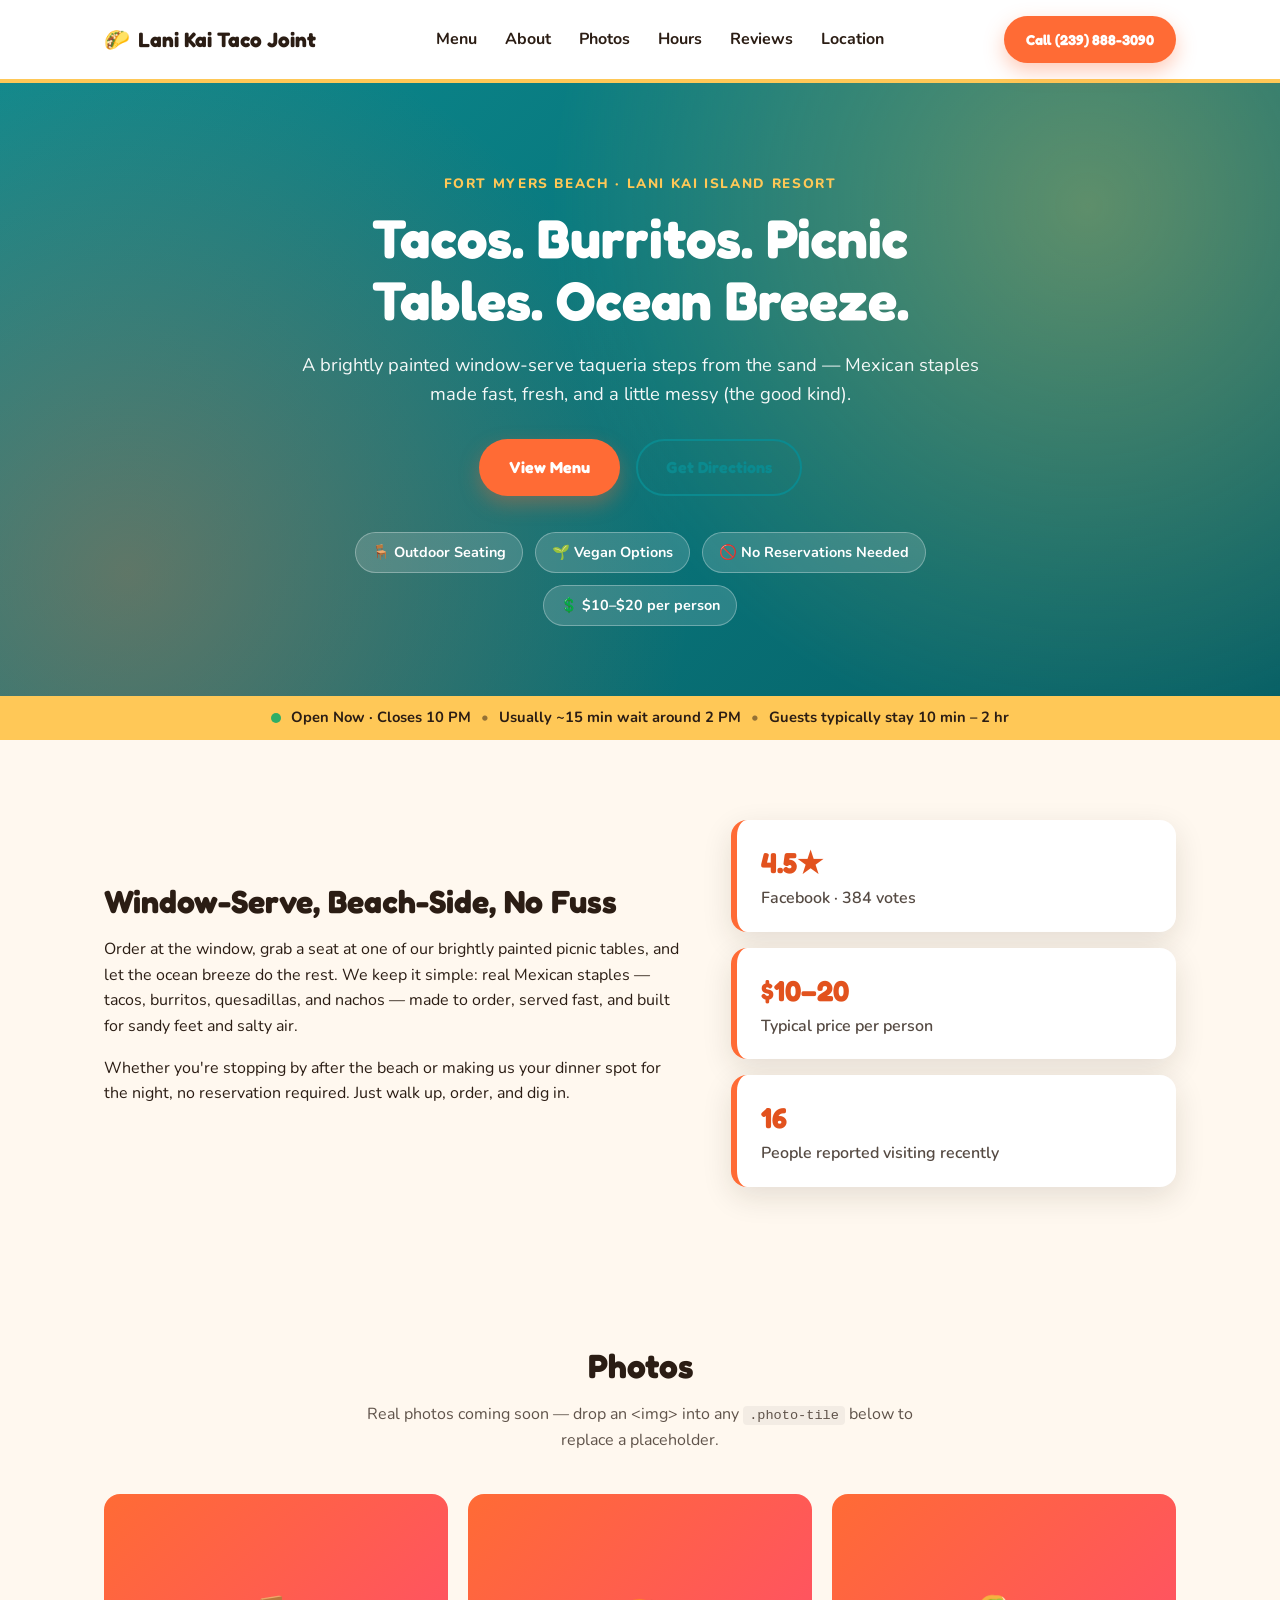
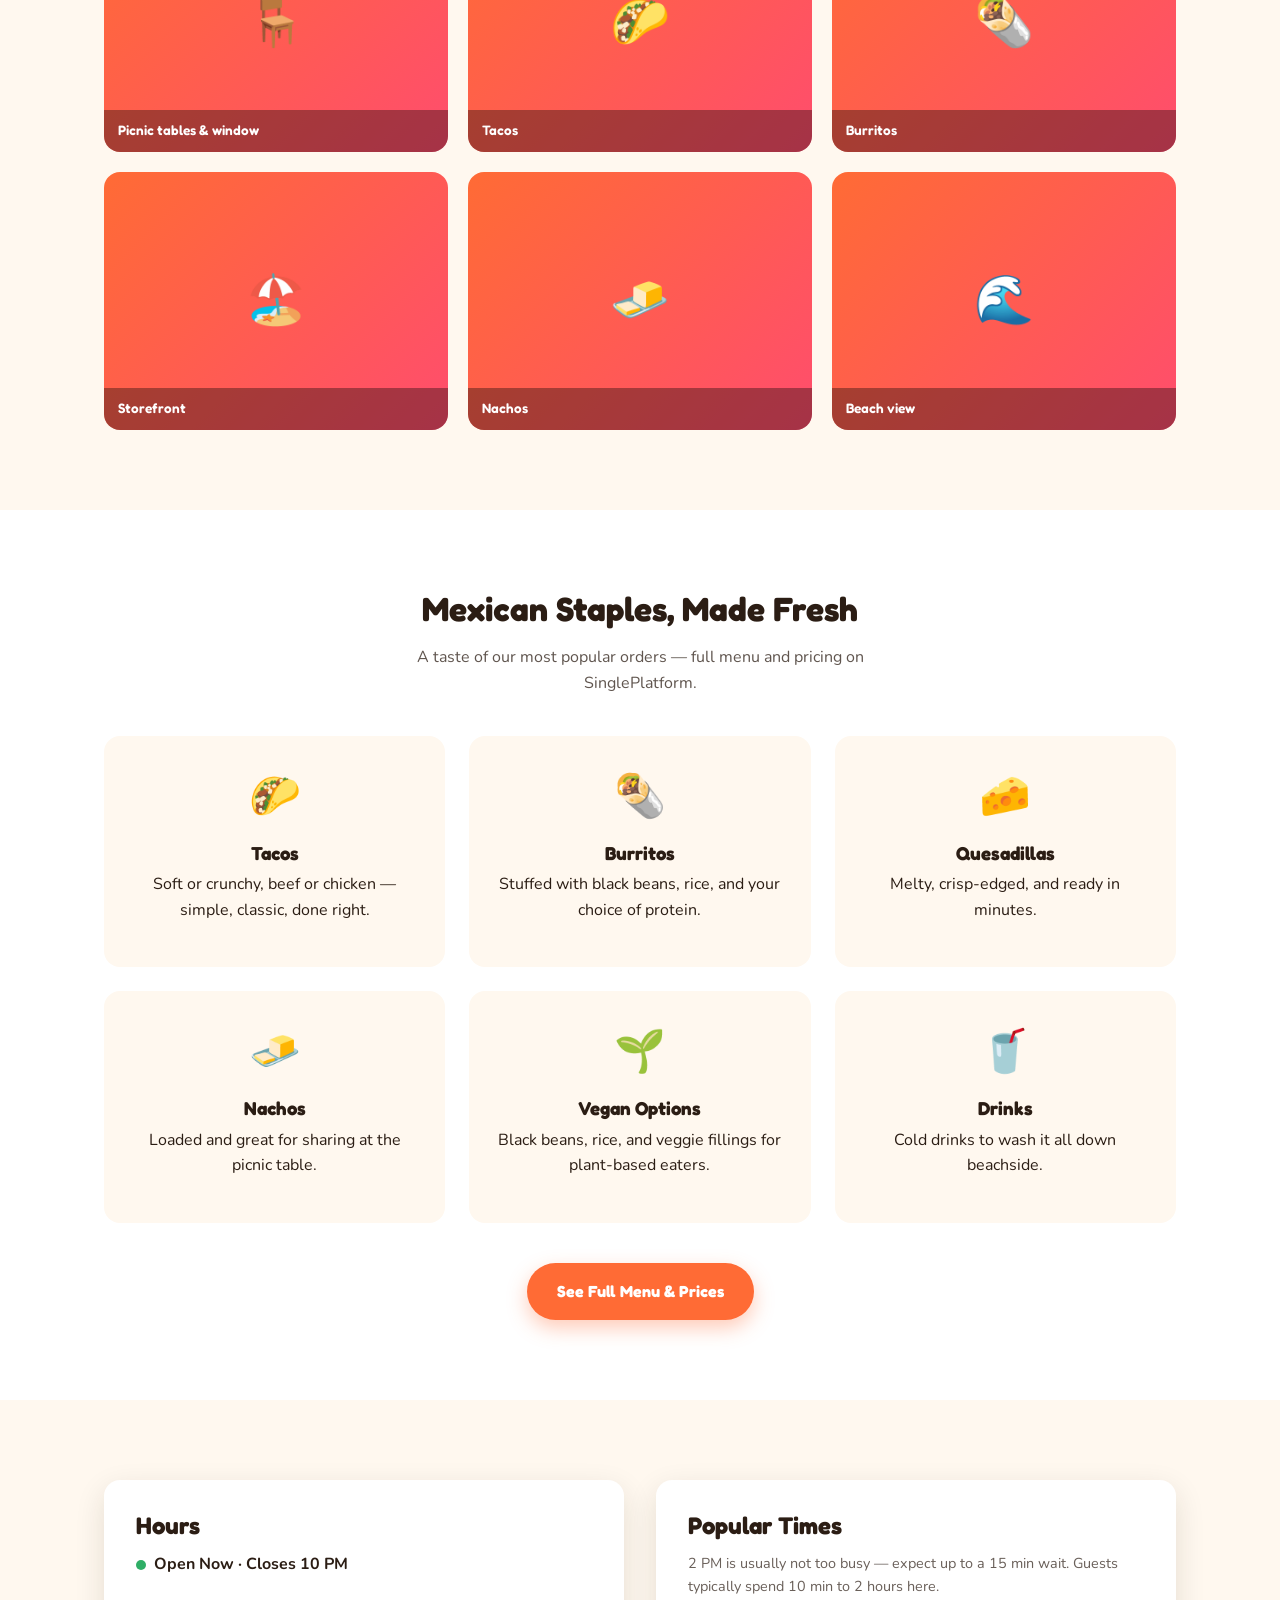
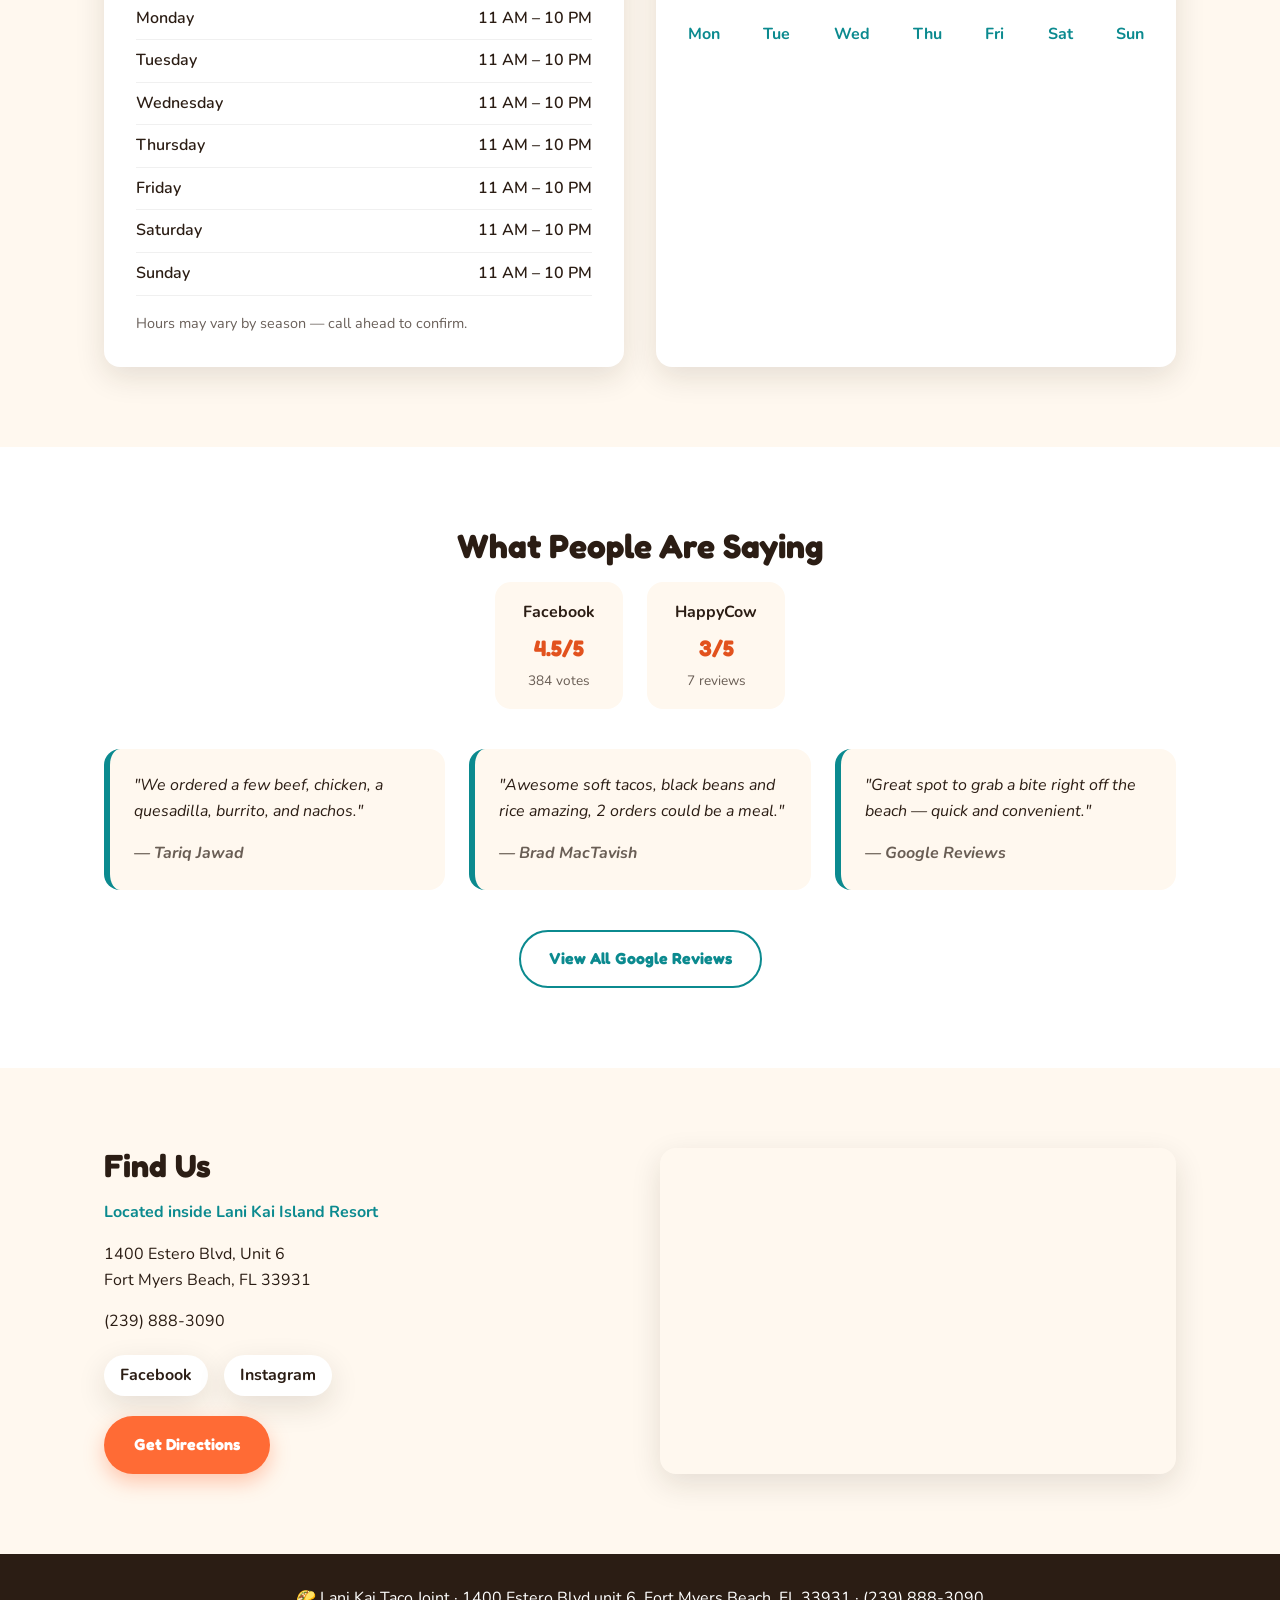
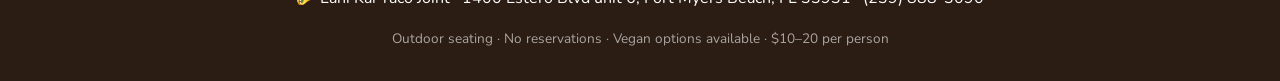
==== index.html @ 84d10e32 "Add photo gallery section with swap-in placeholder tiles Real photo fetches (restaurant site, Unspla" ====
<!DOCTYPE html>
<html lang="en">
<head>
<meta charset="UTF-8">
<meta name="viewport" content="width=device-width, initial-scale=1.0">
<title>Lani Kai Taco Joint — Fort Myers Beach, FL</title>
<meta name="description" content="Brightly painted window-serve taqueria with picnic tables in Lani Kai Island Resort, Fort Myers Beach. Tacos, burritos, quesadillas, nachos. Outdoor seating, vegan options.">
<link rel="preconnect" href="https://fonts.googleapis.com">
<link href="https://fonts.googleapis.com/css2?family=Fredoka:wght@500;600;700&family=Nunito:wght@400;600;700;800&display=swap" rel="stylesheet">
<link rel="stylesheet" href="styles.css">
</head>
<body>

<header class="site-header">
  <div class="container header-inner">
    <a href="#top" class="logo">🌮 <span>Lani Kai Taco Joint</span></a>
    <nav class="nav">
      <a href="#menu">Menu</a>
      <a href="#about">About</a>
      <a href="#gallery">Photos</a>
      <a href="#hours">Hours</a>
      <a href="#reviews">Reviews</a>
      <a href="#location">Location</a>
    </nav>
    <a class="btn btn-primary nav-cta" href="tel:+12398883090">Call (239) 888-3090</a>
  </div>
</header>

<section id="top" class="hero">
  <div class="hero-shapes" aria-hidden="true"></div>
  <div class="container hero-inner">
    <p class="eyebrow">Fort Myers Beach · Lani Kai Island Resort</p>
    <h1>Tacos. Burritos. Picnic Tables. Ocean Breeze.</h1>
    <p class="hero-sub">A brightly painted window-serve taqueria steps from the sand — Mexican staples made fast, fresh, and a little messy (the good kind).</p>
    <div class="hero-actions">
      <a class="btn btn-primary" href="https://places.singleplatform.com" target="_blank" rel="noopener">View Menu</a>
      <a class="btn btn-outline" href="#location">Get Directions</a>
    </div>
    <ul class="hero-tags">
      <li>🪑 Outdoor Seating</li>
      <li>🌱 Vegan Options</li>
      <li>🚫 No Reservations Needed</li>
      <li>💲 $10–$20 per person</li>
    </ul>
  </div>
</section>

<section class="status-bar">
  <div class="container status-inner">
    <span class="status-dot"></span>
    <span><strong>Open Now</strong> · Closes 10 PM</span>
    <span class="divider">•</span>
    <span>Usually ~15 min wait around 2 PM</span>
    <span class="divider">•</span>
    <span>Guests typically stay 10 min – 2 hr</span>
  </div>
</section>

<section id="about" class="about">
  <div class="container about-grid">
    <div class="about-text">
      <h2>Window-Serve, Beach-Side, No Fuss</h2>
      <p>Order at the window, grab a seat at one of our brightly painted picnic tables, and let the ocean breeze do the rest. We keep it simple: real Mexican staples — tacos, burritos, quesadillas, and nachos — made to order, served fast, and built for sandy feet and salty air.</p>
      <p>Whether you're stopping by after the beach or making us your dinner spot for the night, no reservation required. Just walk up, order, and dig in.</p>
    </div>
    <div class="about-stats">
      <div class="stat-card">
        <span class="stat-num">4.5★</span>
        <span class="stat-label">Facebook · 384 votes</span>
      </div>
      <div class="stat-card">
        <span class="stat-num">$10–20</span>
        <span class="stat-label">Typical price per person</span>
      </div>
      <div class="stat-card">
        <span class="stat-num">16</span>
        <span class="stat-label">People reported visiting recently</span>
      </div>
    </div>
  </div>
</section>

<section id="gallery" class="gallery">
  <div class="container">
    <h2 class="section-title">Photos</h2>
    <p class="section-sub">Real photos coming soon — drop an &lt;img&gt; into any <code>.photo-tile</code> below to replace a placeholder.</p>
    <div class="gallery-grid">
      <!-- Replace each div.photo-tile with <img src="..." alt="..."> when real photos are available -->
      <div class="photo-tile" data-caption="Picnic tables &amp; window">🪑</div>
      <div class="photo-tile" data-caption="Tacos">🌮</div>
      <div class="photo-tile" data-caption="Burritos">🌯</div>
      <div class="photo-tile" data-caption="Storefront">🏖️</div>
      <div class="photo-tile" data-caption="Nachos">🧈</div>
      <div class="photo-tile" data-caption="Beach view">🌊</div>
    </div>
  </div>
</section>

<section id="menu" class="menu">
  <div class="container">
    <h2 class="section-title">Mexican Staples, Made Fresh</h2>
    <p class="section-sub">A taste of our most popular orders — full menu and pricing on SinglePlatform.</p>
    <div class="menu-grid">
      <div class="menu-card">
        <div class="menu-emoji">🌮</div>
        <h3>Tacos</h3>
        <p>Soft or crunchy, beef or chicken — simple, classic, done right.</p>
      </div>
      <div class="menu-card">
        <div class="menu-emoji">🌯</div>
        <h3>Burritos</h3>
        <p>Stuffed with black beans, rice, and your choice of protein.</p>
      </div>
      <div class="menu-card">
        <div class="menu-emoji">🧀</div>
        <h3>Quesadillas</h3>
        <p>Melty, crisp-edged, and ready in minutes.</p>
      </div>
      <div class="menu-card">
        <div class="menu-emoji">🧈</div>
        <h3>Nachos</h3>
        <p>Loaded and great for sharing at the picnic table.</p>
      </div>
      <div class="menu-card">
        <div class="menu-emoji">🌱</div>
        <h3>Vegan Options</h3>
        <p>Black beans, rice, and veggie fillings for plant-based eaters.</p>
      </div>
      <div class="menu-card">
        <div class="menu-emoji">🥤</div>
        <h3>Drinks</h3>
        <p>Cold drinks to wash it all down beachside.</p>
      </div>
    </div>
    <div class="menu-cta">
      <a class="btn btn-primary" href="https://places.singleplatform.com" target="_blank" rel="noopener">See Full Menu &amp; Prices</a>
    </div>
  </div>
</section>

<section id="hours" class="hours">
  <div class="container hours-grid">
    <div class="hours-card">
      <h2>Hours</h2>
      <p class="hours-status"><span class="status-dot"></span> Open Now · Closes 10 PM</p>
      <ul class="hours-list">
        <li><span>Monday</span><span>11 AM – 10 PM</span></li>
        <li><span>Tuesday</span><span>11 AM – 10 PM</span></li>
        <li><span>Wednesday</span><span>11 AM – 10 PM</span></li>
        <li><span>Thursday</span><span>11 AM – 10 PM</span></li>
        <li><span>Friday</span><span>11 AM – 10 PM</span></li>
        <li><span>Saturday</span><span>11 AM – 10 PM</span></li>
        <li><span>Sunday</span><span>11 AM – 10 PM</span></li>
      </ul>
      <p class="hours-note">Hours may vary by season — call ahead to confirm.</p>
    </div>
    <div class="popular-times-card">
      <h2>Popular Times</h2>
      <p class="hours-note">2 PM is usually not too busy — expect up to a 15 min wait. Guests typically spend 10 min to 2 hours here.</p>
      <div class="days-row">
        <span>Mon</span><span>Tue</span><span>Wed</span><span>Thu</span><span>Fri</span><span>Sat</span><span>Sun</span>
      </div>
    </div>
  </div>
</section>

<section id="reviews" class="reviews">
  <div class="container">
    <h2 class="section-title">What People Are Saying</h2>
    <div class="review-summary">
      <div class="review-source">
        <strong>Facebook</strong>
        <span class="review-score">4.5/5</span>
        <span class="review-count">384 votes</span>
      </div>
      <div class="review-source">
        <strong>HappyCow</strong>
        <span class="review-score">3/5</span>
        <span class="review-count">7 reviews</span>
      </div>
    </div>
    <div class="review-grid">
      <blockquote class="review-card">
        <p>"We ordered a few beef, chicken, a quesadilla, burrito, and nachos."</p>
        <cite>— Tariq Jawad</cite>
      </blockquote>
      <blockquote class="review-card">
        <p>"Awesome soft tacos, black beans and rice amazing, 2 orders could be a meal."</p>
        <cite>— Brad MacTavish</cite>
      </blockquote>
      <blockquote class="review-card">
        <p>"Great spot to grab a bite right off the beach — quick and convenient."</p>
        <cite>— Google Reviews</cite>
      </blockquote>
    </div>
    <div class="menu-cta">
      <a class="btn btn-outline" href="#" onclick="return false;">View All Google Reviews</a>
    </div>
  </div>
</section>

<section id="location" class="location">
  <div class="container location-grid">
    <div class="location-info">
      <h2>Find Us</h2>
      <p class="location-name">Located inside Lani Kai Island Resort</p>
      <address>
        1400 Estero Blvd, Unit 6<br>
        Fort Myers Beach, FL 33931
      </address>
      <p><a href="tel:+12398883090">(239) 888-3090</a></p>
      <div class="location-socials">
        <a href="#" aria-label="Facebook">Facebook</a>
        <a href="#" aria-label="Instagram">Instagram</a>
      </div>
      <a class="btn btn-primary" target="_blank" rel="noopener"
         href="https://www.google.com/maps/search/?api=1&query=1400+Estero+Blvd+unit+6+Fort+Myers+Beach+FL+33931">
        Get Directions
      </a>
    </div>
    <div class="location-map">
      <iframe
        title="Map to 1400 Estero Blvd unit 6, Fort Myers Beach, FL 33931"
        width="100%" height="100%" style="border:0"
        loading="lazy"
        src="https://maps.google.com/maps?q=1400%20Estero%20Blvd%20unit%206%2C%20Fort%20Myers%20Beach%2C%20FL%2033931&output=embed">
      </iframe>
    </div>
  </div>
</section>

<footer class="site-footer">
  <div class="container footer-inner">
    <p>🌮 Lani Kai Taco Joint · 1400 Estero Blvd unit 6, Fort Myers Beach, FL 33931 · (239) 888-3090</p>
    <p class="footer-fine">Outdoor seating · No reservations · Vegan options available · $10–20 per person</p>
  </div>
</footer>

</body>
</html>
---- styles.css ----
:root {
  --orange: #ff6b35;
  --orange-dark: #e2521e;
  --teal: #0b8a8f;
  --yellow: #ffc857;
  --pink: #ff4d6d;
  --ink: #2b1d14;
  --cream: #fff8ef;
  --paper: #ffffff;
  --green: #2fae66;
  --radius: 16px;
  --shadow: 0 10px 30px rgba(43, 29, 20, 0.12);
  font-size: 16px;
}

* { box-sizing: border-box; }

html, body {
  margin: 0;
  padding: 0;
  scroll-behavior: smooth;
}

body {
  font-family: 'Nunito', sans-serif;
  color: var(--ink);
  background: var(--cream);
  line-height: 1.6;
}

h1, h2, h3 {
  font-family: 'Fredoka', sans-serif;
  margin: 0 0 0.5em;
  line-height: 1.15;
}

p { margin: 0 0 1em; }

a { color: inherit; text-decoration: none; }

.container {
  max-width: 1120px;
  margin: 0 auto;
  padding: 0 24px;
}

/* Buttons */
.btn {
  display: inline-block;
  padding: 14px 28px;
  border-radius: 999px;
  font-weight: 700;
  font-family: 'Fredoka', sans-serif;
  transition: transform 0.15s ease, box-shadow 0.15s ease;
  border: 2px solid transparent;
}
.btn:hover { transform: translateY(-2px); }

.btn-primary {
  background: var(--orange);
  color: #fff;
  box-shadow: 0 8px 20px rgba(255, 107, 53, 0.35);
}
.btn-primary:hover { background: var(--orange-dark); }

.btn-outline {
  background: transparent;
  color: var(--teal);
  border-color: var(--teal);
}
.btn-outline:hover { background: var(--teal); color: #fff; }

/* Header */
.site-header {
  position: sticky;
  top: 0;
  z-index: 50;
  background: var(--paper);
  border-bottom: 4px solid var(--yellow);
}

.header-inner {
  display: flex;
  align-items: center;
  justify-content: space-between;
  padding: 16px 24px;
}

.logo {
  font-family: 'Fredoka', sans-serif;
  font-weight: 700;
  font-size: 1.3rem;
  display: flex;
  align-items: center;
  gap: 8px;
}

.nav {
  display: flex;
  gap: 28px;
}

.nav a {
  font-weight: 700;
  color: var(--ink);
  position: relative;
}
.nav a:hover { color: var(--orange); }

.nav-cta { padding: 10px 20px; font-size: 0.9rem; }

/* Hero */
.hero {
  position: relative;
  background: linear-gradient(135deg, var(--teal), #066066);
  color: #fff;
  overflow: hidden;
}

.hero-shapes {
  position: absolute;
  inset: 0;
  background:
    radial-gradient(circle at 85% 20%, rgba(255, 200, 87, 0.35) 0, transparent 45%),
    radial-gradient(circle at 10% 80%, rgba(255, 107, 53, 0.35) 0, transparent 45%);
}

.hero-inner {
  position: relative;
  padding: 90px 24px 70px;
  text-align: center;
  max-width: 760px;
}

.eyebrow {
  text-transform: uppercase;
  letter-spacing: 0.12em;
  font-weight: 800;
  font-size: 0.85rem;
  color: var(--yellow);
  margin-bottom: 12px;
}

.hero h1 {
  font-size: clamp(2.2rem, 5vw, 3.4rem);
  margin-bottom: 18px;
}

.hero-sub {
  font-size: 1.15rem;
  opacity: 0.95;
  margin-bottom: 30px;
}

.hero-actions {
  display: flex;
  gap: 16px;
  justify-content: center;
  flex-wrap: wrap;
  margin-bottom: 36px;
}

.hero-tags {
  list-style: none;
  display: flex;
  flex-wrap: wrap;
  gap: 12px;
  justify-content: center;
  padding: 0;
  margin: 0;
}

.hero-tags li {
  background: rgba(255, 255, 255, 0.15);
  border: 1px solid rgba(255, 255, 255, 0.3);
  padding: 8px 16px;
  border-radius: 999px;
  font-weight: 700;
  font-size: 0.9rem;
}

/* Status bar */
.status-bar {
  background: var(--yellow);
  color: var(--ink);
  font-weight: 700;
  font-size: 0.92rem;
}

.status-inner {
  display: flex;
  align-items: center;
  justify-content: center;
  gap: 10px;
  flex-wrap: wrap;
  padding: 10px 24px;
}

.status-dot {
  width: 10px;
  height: 10px;
  border-radius: 50%;
  background: var(--green);
  display: inline-block;
}

.divider { opacity: 0.5; }

/* About */
.about { padding: 80px 0; }

.about-grid {
  display: grid;
  grid-template-columns: 1.3fr 1fr;
  gap: 48px;
  align-items: center;
}

.about-text h2 { font-size: 2rem; }

.about-stats {
  display: grid;
  gap: 16px;
}

.stat-card {
  background: var(--paper);
  border-radius: var(--radius);
  box-shadow: var(--shadow);
  padding: 20px 24px;
  display: flex;
  flex-direction: column;
  border-left: 6px solid var(--orange);
}

.stat-num {
  font-family: 'Fredoka', sans-serif;
  font-size: 1.8rem;
  font-weight: 700;
  color: var(--orange-dark);
}

.stat-label { font-weight: 600; opacity: 0.8; }

/* Gallery */
.gallery { padding: 80px 0; }

.gallery-grid {
  display: grid;
  grid-template-columns: repeat(3, 1fr);
  gap: 20px;
}

.photo-tile {
  position: relative;
  aspect-ratio: 4 / 3;
  border-radius: var(--radius);
  display: flex;
  align-items: center;
  justify-content: center;
  font-size: 3rem;
  background: linear-gradient(135deg, var(--orange) 0%, var(--pink) 50%, var(--teal) 100%);
  background-size: 200% 200%;
  color: #fff;
  overflow: hidden;
}

.photo-tile::after {
  content: attr(data-caption);
  position: absolute;
  bottom: 0;
  left: 0;
  right: 0;
  padding: 10px 14px;
  font-family: 'Fredoka', sans-serif;
  font-size: 0.85rem;
  font-weight: 600;
  background: rgba(0, 0, 0, 0.35);
  text-align: left;
}

code {
  background: rgba(0,0,0,0.06);
  padding: 2px 6px;
  border-radius: 4px;
  font-size: 0.85em;
}

/* Menu */
.menu {
  padding: 80px 0;
  background: var(--paper);
}

.section-title {
  text-align: center;
  font-size: 2.1rem;
}

.section-sub {
  text-align: center;
  max-width: 560px;
  margin: 0 auto 40px;
  opacity: 0.75;
}

.menu-grid {
  display: grid;
  grid-template-columns: repeat(3, 1fr);
  gap: 24px;
}

.menu-card {
  background: var(--cream);
  border-radius: var(--radius);
  padding: 28px;
  text-align: center;
  transition: transform 0.2s ease, box-shadow 0.2s ease;
}

.menu-card:hover {
  transform: translateY(-6px);
  box-shadow: var(--shadow);
}

.menu-emoji { font-size: 2.6rem; margin-bottom: 12px; }

.menu-card h3 { margin-bottom: 8px; }

.menu-cta { text-align: center; margin-top: 40px; }

/* Hours */
.hours { padding: 80px 0; }

.hours-grid {
  display: grid;
  grid-template-columns: 1fr 1fr;
  gap: 32px;
}

.hours-card, .popular-times-card {
  background: var(--paper);
  border-radius: var(--radius);
  box-shadow: var(--shadow);
  padding: 32px;
}

.hours-status {
  display: flex;
  align-items: center;
  gap: 8px;
  font-weight: 700;
  margin-bottom: 20px;
}

.hours-list {
  list-style: none;
  padding: 0;
  margin: 0 0 16px;
}

.hours-list li {
  display: flex;
  justify-content: space-between;
  padding: 8px 0;
  border-bottom: 1px solid rgba(0,0,0,0.06);
  font-weight: 600;
}

.hours-note { font-size: 0.9rem; opacity: 0.7; margin: 0; }

.days-row {
  display: flex;
  justify-content: space-between;
  margin-top: 24px;
  font-weight: 700;
  color: var(--teal);
}

/* Reviews */
.reviews { padding: 80px 0; background: var(--paper); }

.review-summary {
  display: flex;
  gap: 24px;
  justify-content: center;
  margin-bottom: 40px;
  flex-wrap: wrap;
}

.review-source {
  background: var(--cream);
  border-radius: var(--radius);
  padding: 18px 28px;
  text-align: center;
  display: flex;
  flex-direction: column;
  gap: 4px;
}

.review-score {
  font-family: 'Fredoka', sans-serif;
  font-size: 1.4rem;
  color: var(--orange-dark);
  font-weight: 700;
}

.review-count { font-size: 0.85rem; opacity: 0.7; }

.review-grid {
  display: grid;
  grid-template-columns: repeat(3, 1fr);
  gap: 24px;
}

.review-card {
  background: var(--cream);
  border-radius: var(--radius);
  padding: 24px;
  margin: 0;
  border-left: 6px solid var(--teal);
}

.review-card p { font-style: italic; }
.review-card cite { font-weight: 700; opacity: 0.7; }

/* Location */
.location { padding: 80px 0; }

.location-grid {
  display: grid;
  grid-template-columns: 1fr 1fr;
  gap: 40px;
  align-items: stretch;
}

.location-info h2 { font-size: 2rem; }

.location-name { font-weight: 700; color: var(--teal); }

address { font-style: normal; margin-bottom: 16px; }

.location-socials {
  display: flex;
  gap: 16px;
  margin: 20px 0;
  font-weight: 700;
}

.location-socials a {
  background: var(--paper);
  box-shadow: var(--shadow);
  padding: 8px 16px;
  border-radius: 999px;
}

.location-map {
  border-radius: var(--radius);
  overflow: hidden;
  box-shadow: var(--shadow);
  min-height: 320px;
}

/* Footer */
.site-footer {
  background: var(--ink);
  color: #fff;
  padding: 32px 0;
  text-align: center;
}

.footer-fine { opacity: 0.6; font-size: 0.85rem; margin: 0; }

/* Responsive */
@media (max-width: 880px) {
  .nav { display: none; }
  .about-grid, .hours-grid, .location-grid { grid-template-columns: 1fr; }
  .menu-grid, .gallery-grid { grid-template-columns: repeat(2, 1fr); }
  .review-grid { grid-template-columns: 1fr; }
}

@media (max-width: 560px) {
  .menu-grid, .gallery-grid { grid-template-columns: 1fr; }
  .header-inner { padding: 14px 16px; }
  .hero-inner { padding: 60px 16px 50px; }
}
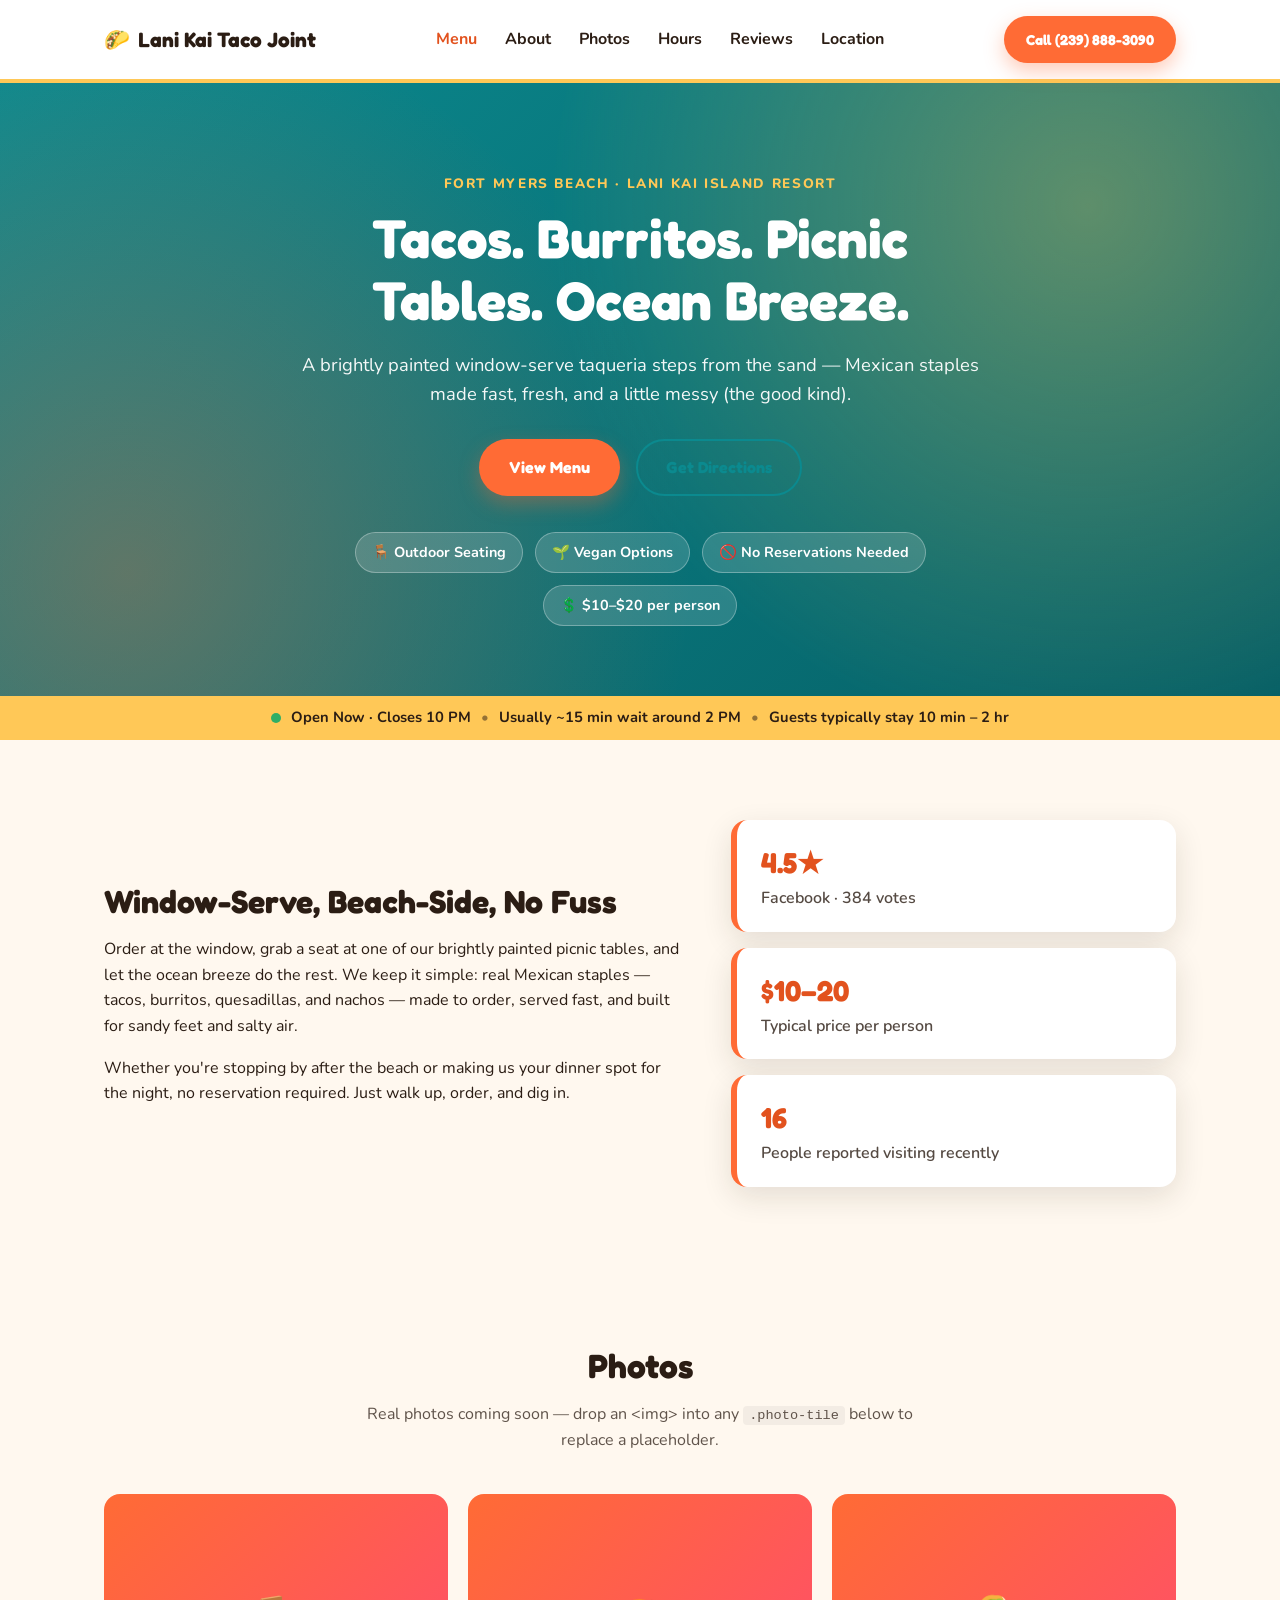
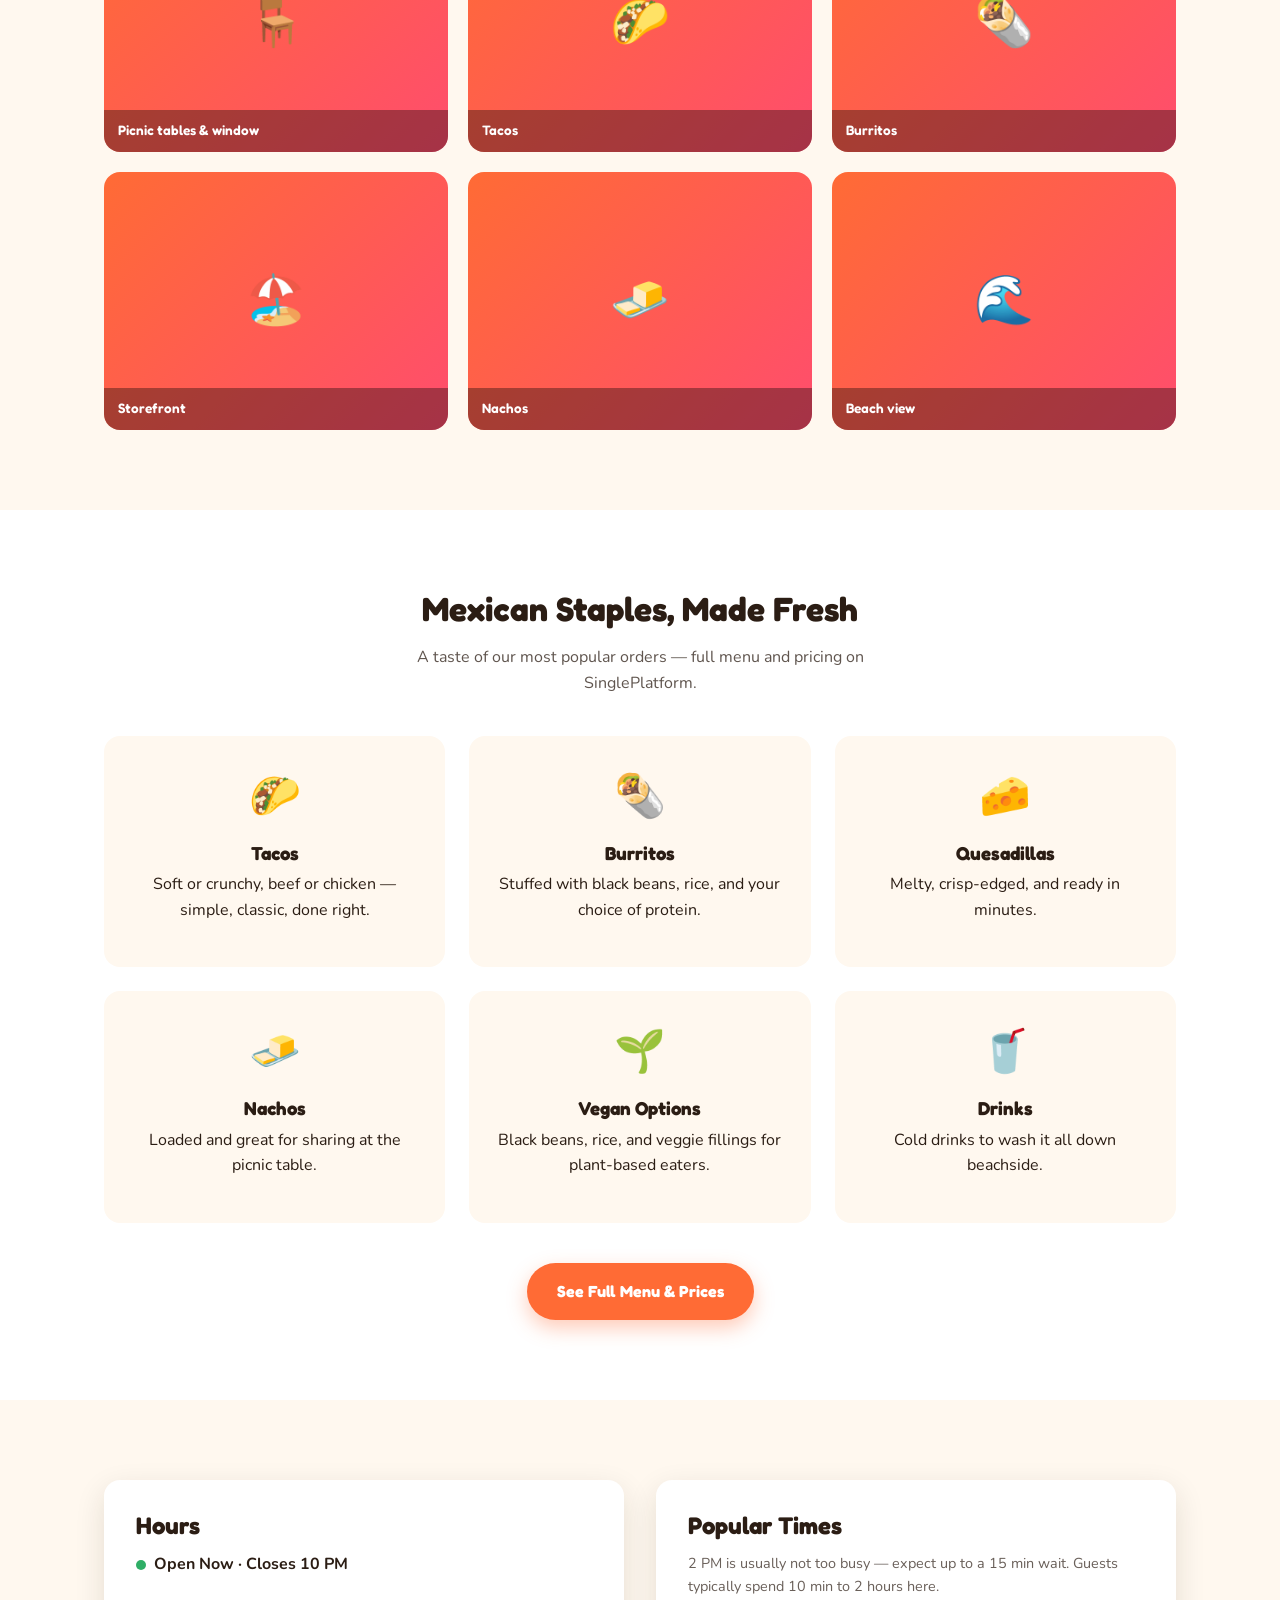
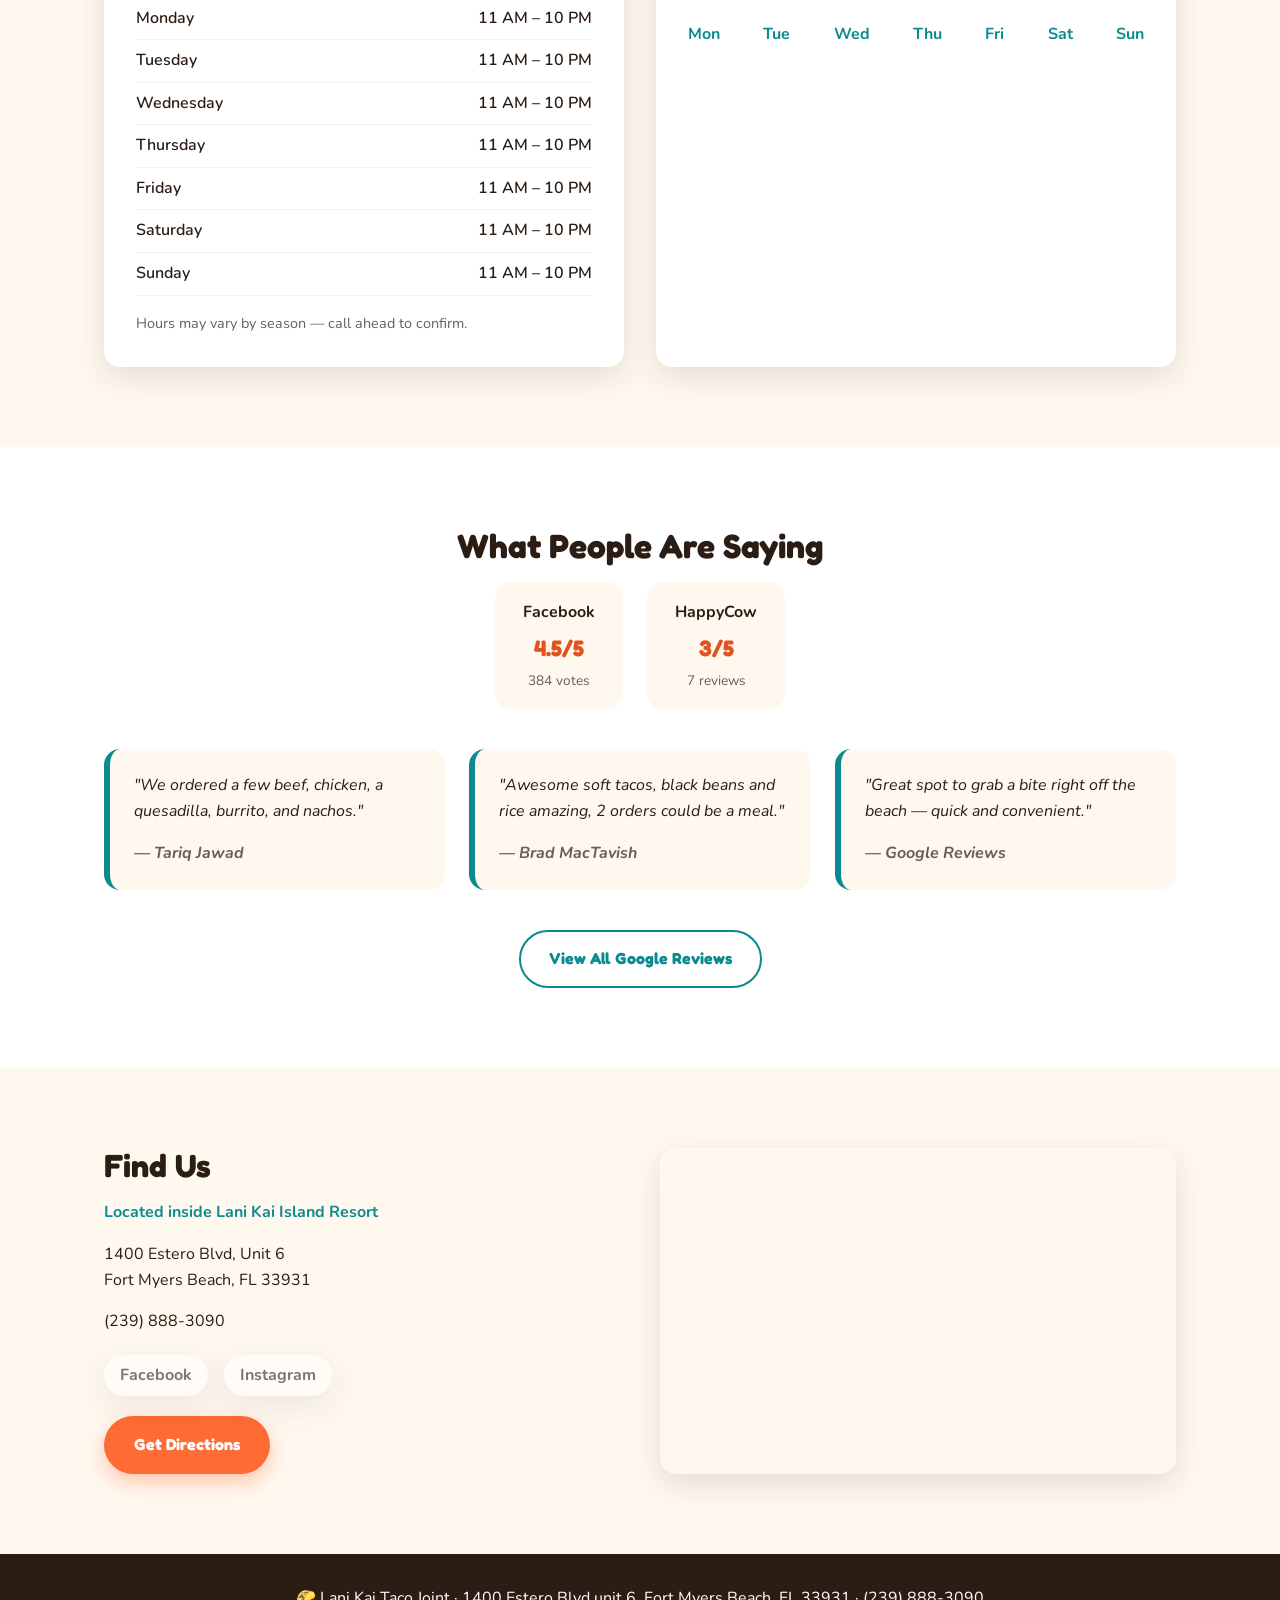
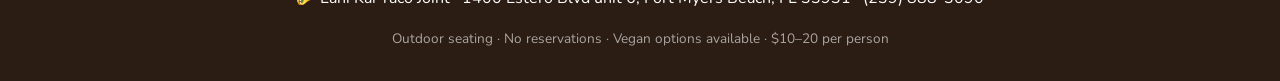
==== commit feeb96c6: "Finish website: mobile nav, active-link highlighting, polish - Add hamburger mobile menu with open/c" ====
--- a/index.html
+++ b/index.html
@@ -5,6 +5,11 @@
 <meta name="viewport" content="width=device-width, initial-scale=1.0">
 <title>Lani Kai Taco Joint — Fort Myers Beach, FL</title>
 <meta name="description" content="Brightly painted window-serve taqueria with picnic tables in Lani Kai Island Resort, Fort Myers Beach. Tacos, burritos, quesadillas, nachos. Outdoor seating, vegan options.">
+<meta name="theme-color" content="#ff6b35">
+<meta property="og:title" content="Lani Kai Taco Joint — Fort Myers Beach, FL">
+<meta property="og:description" content="Brightly painted window-serve taqueria with picnic tables. Tacos, burritos, quesadillas, nachos. Outdoor seating, vegan options.">
+<meta property="og:type" content="restaurant.restaurant">
+<link rel="icon" href="data:image/svg+xml,%3Csvg xmlns='http://www.w3.org/2000/svg' viewBox='0 0 100 100'%3E%3Ctext y='.9em' font-size='90'%3E%F0%9F%8C%AE%3C/text%3E%3C/svg%3E">
 <link rel="preconnect" href="https://fonts.googleapis.com">
 <link href="https://fonts.googleapis.com/css2?family=Fredoka:wght@500;600;700&family=Nunito:wght@400;600;700;800&display=swap" rel="stylesheet">
 <link rel="stylesheet" href="styles.css">
@@ -14,7 +19,7 @@
 <header class="site-header">
   <div class="container header-inner">
     <a href="#top" class="logo">🌮 <span>Lani Kai Taco Joint</span></a>
-    <nav class="nav">
+    <nav class="nav" id="primary-nav">
       <a href="#menu">Menu</a>
       <a href="#about">About</a>
       <a href="#gallery">Photos</a>
@@ -23,6 +28,9 @@
       <a href="#location">Location</a>
     </nav>
     <a class="btn btn-primary nav-cta" href="tel:+12398883090">Call (239) 888-3090</a>
+    <button class="nav-toggle" id="nav-toggle" aria-expanded="false" aria-controls="primary-nav" aria-label="Toggle navigation menu">
+      <span></span><span></span><span></span>
+    </button>
   </div>
 </header>
 
@@ -194,7 +202,10 @@
       </blockquote>
     </div>
     <div class="menu-cta">
-      <a class="btn btn-outline" href="#" onclick="return false;">View All Google Reviews</a>
+      <a class="btn btn-outline" target="_blank" rel="noopener"
+         href="https://www.google.com/maps/search/?api=1&query=1400+Estero+Blvd+unit+6+Fort+Myers+Beach+FL+33931">
+        View All Google Reviews
+      </a>
     </div>
   </div>
 </section>
@@ -210,8 +221,8 @@
       </address>
       <p><a href="tel:+12398883090">(239) 888-3090</a></p>
       <div class="location-socials">
-        <a href="#" aria-label="Facebook">Facebook</a>
-        <a href="#" aria-label="Instagram">Instagram</a>
+        <span class="social-badge" title="Add your Facebook page URL">Facebook</span>
+        <span class="social-badge" title="Add your Instagram profile URL">Instagram</span>
       </div>
       <a class="btn btn-primary" target="_blank" rel="noopener"
          href="https://www.google.com/maps/search/?api=1&query=1400+Estero+Blvd+unit+6+Fort+Myers+Beach+FL+33931">
@@ -236,5 +247,8 @@
   </div>
 </footer>
 
+<button id="back-to-top" class="back-to-top" aria-label="Back to top">↑</button>
+
+<script src="script.js"></script>
 </body>
 </html>
--- a/styles.css
+++ b/styles.css
@@ -109,6 +109,34 @@
 
 .nav-cta { padding: 10px 20px; font-size: 0.9rem; }
 
+.nav a.active { color: var(--orange-dark); }
+
+.nav-toggle {
+  display: none;
+  flex-direction: column;
+  justify-content: center;
+  gap: 5px;
+  width: 38px;
+  height: 38px;
+  background: transparent;
+  border: none;
+  cursor: pointer;
+  padding: 0;
+}
+
+.nav-toggle span {
+  display: block;
+  width: 100%;
+  height: 3px;
+  background: var(--ink);
+  border-radius: 2px;
+  transition: transform 0.2s ease, opacity 0.2s ease;
+}
+
+.nav-toggle-open span:nth-child(1) { transform: translateY(8px) rotate(45deg); }
+.nav-toggle-open span:nth-child(2) { opacity: 0; }
+.nav-toggle-open span:nth-child(3) { transform: translateY(-8px) rotate(-45deg); }
+
 /* Hero */
 .hero {
   position: relative;
@@ -447,11 +475,14 @@
   font-weight: 700;
 }
 
-.location-socials a {
+.social-badge {
   background: var(--paper);
   box-shadow: var(--shadow);
   padding: 8px 16px;
   border-radius: 999px;
+  font-weight: 700;
+  opacity: 0.6;
+  cursor: help;
 }
 
 .location-map {
@@ -471,9 +502,64 @@
 
 .footer-fine { opacity: 0.6; font-size: 0.85rem; margin: 0; }
 
+/* Back to top */
+.back-to-top {
+  position: fixed;
+  bottom: 24px;
+  right: 24px;
+  width: 48px;
+  height: 48px;
+  border-radius: 50%;
+  border: none;
+  background: var(--orange);
+  color: #fff;
+  font-size: 1.3rem;
+  box-shadow: var(--shadow);
+  cursor: pointer;
+  opacity: 0;
+  pointer-events: none;
+  transform: translateY(10px);
+  transition: opacity 0.2s ease, transform 0.2s ease, background 0.2s ease;
+  z-index: 40;
+}
+
+.back-to-top.visible {
+  opacity: 1;
+  pointer-events: auto;
+  transform: translateY(0);
+}
+
+.back-to-top:hover { background: var(--orange-dark); }
+
 /* Responsive */
 @media (max-width: 880px) {
-  .nav { display: none; }
+  .nav-toggle { display: flex; }
+
+  .nav {
+    position: absolute;
+    top: 100%;
+    left: 0;
+    right: 0;
+    background: var(--paper);
+    flex-direction: column;
+    gap: 0;
+    max-height: 0;
+    overflow: hidden;
+    box-shadow: var(--shadow);
+    transition: max-height 0.25s ease;
+  }
+
+  .nav.nav-open { max-height: 360px; }
+
+  .nav a {
+    padding: 16px 24px;
+    border-bottom: 1px solid rgba(0,0,0,0.06);
+  }
+
+  .nav-cta { display: none; }
+
+  .header-inner { position: relative; }
+
   .about-grid, .hours-grid, .location-grid { grid-template-columns: 1fr; }
   .menu-grid, .gallery-grid { grid-template-columns: repeat(2, 1fr); }
   .review-grid { grid-template-columns: 1fr; }
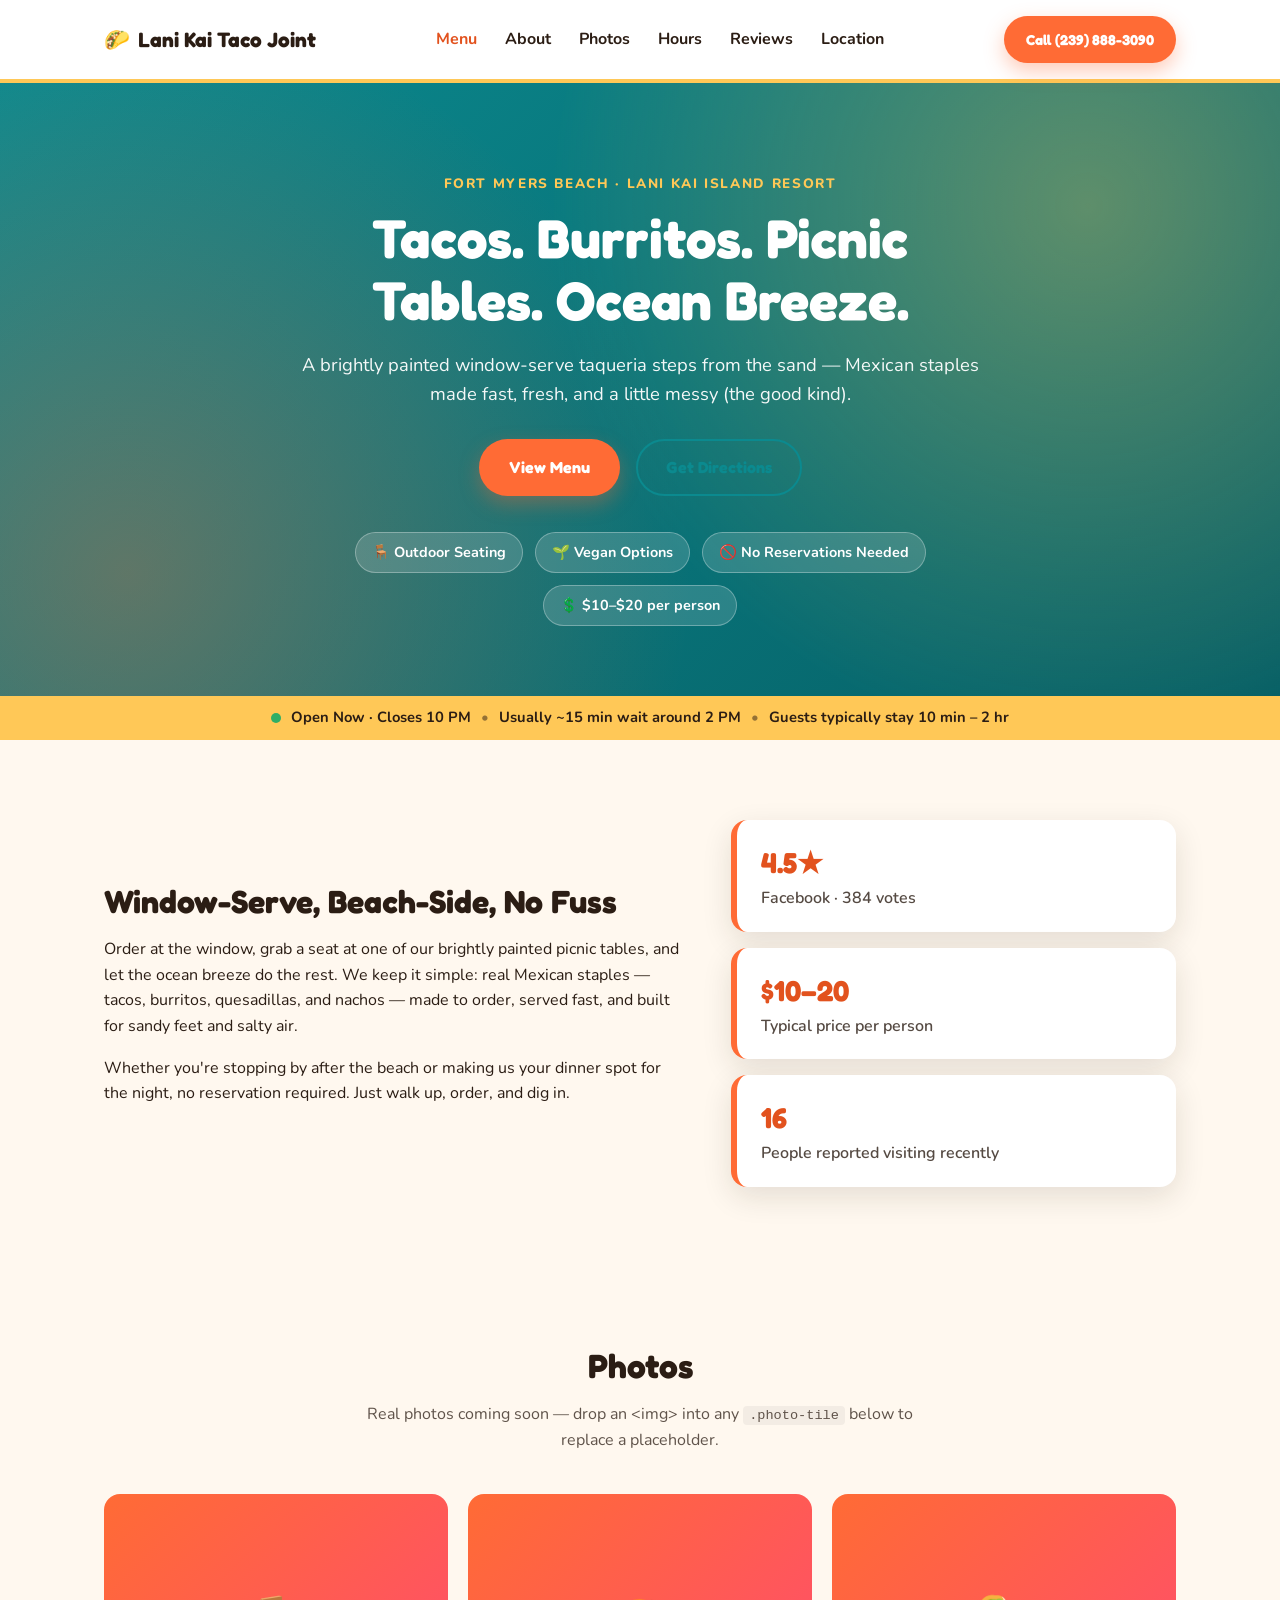
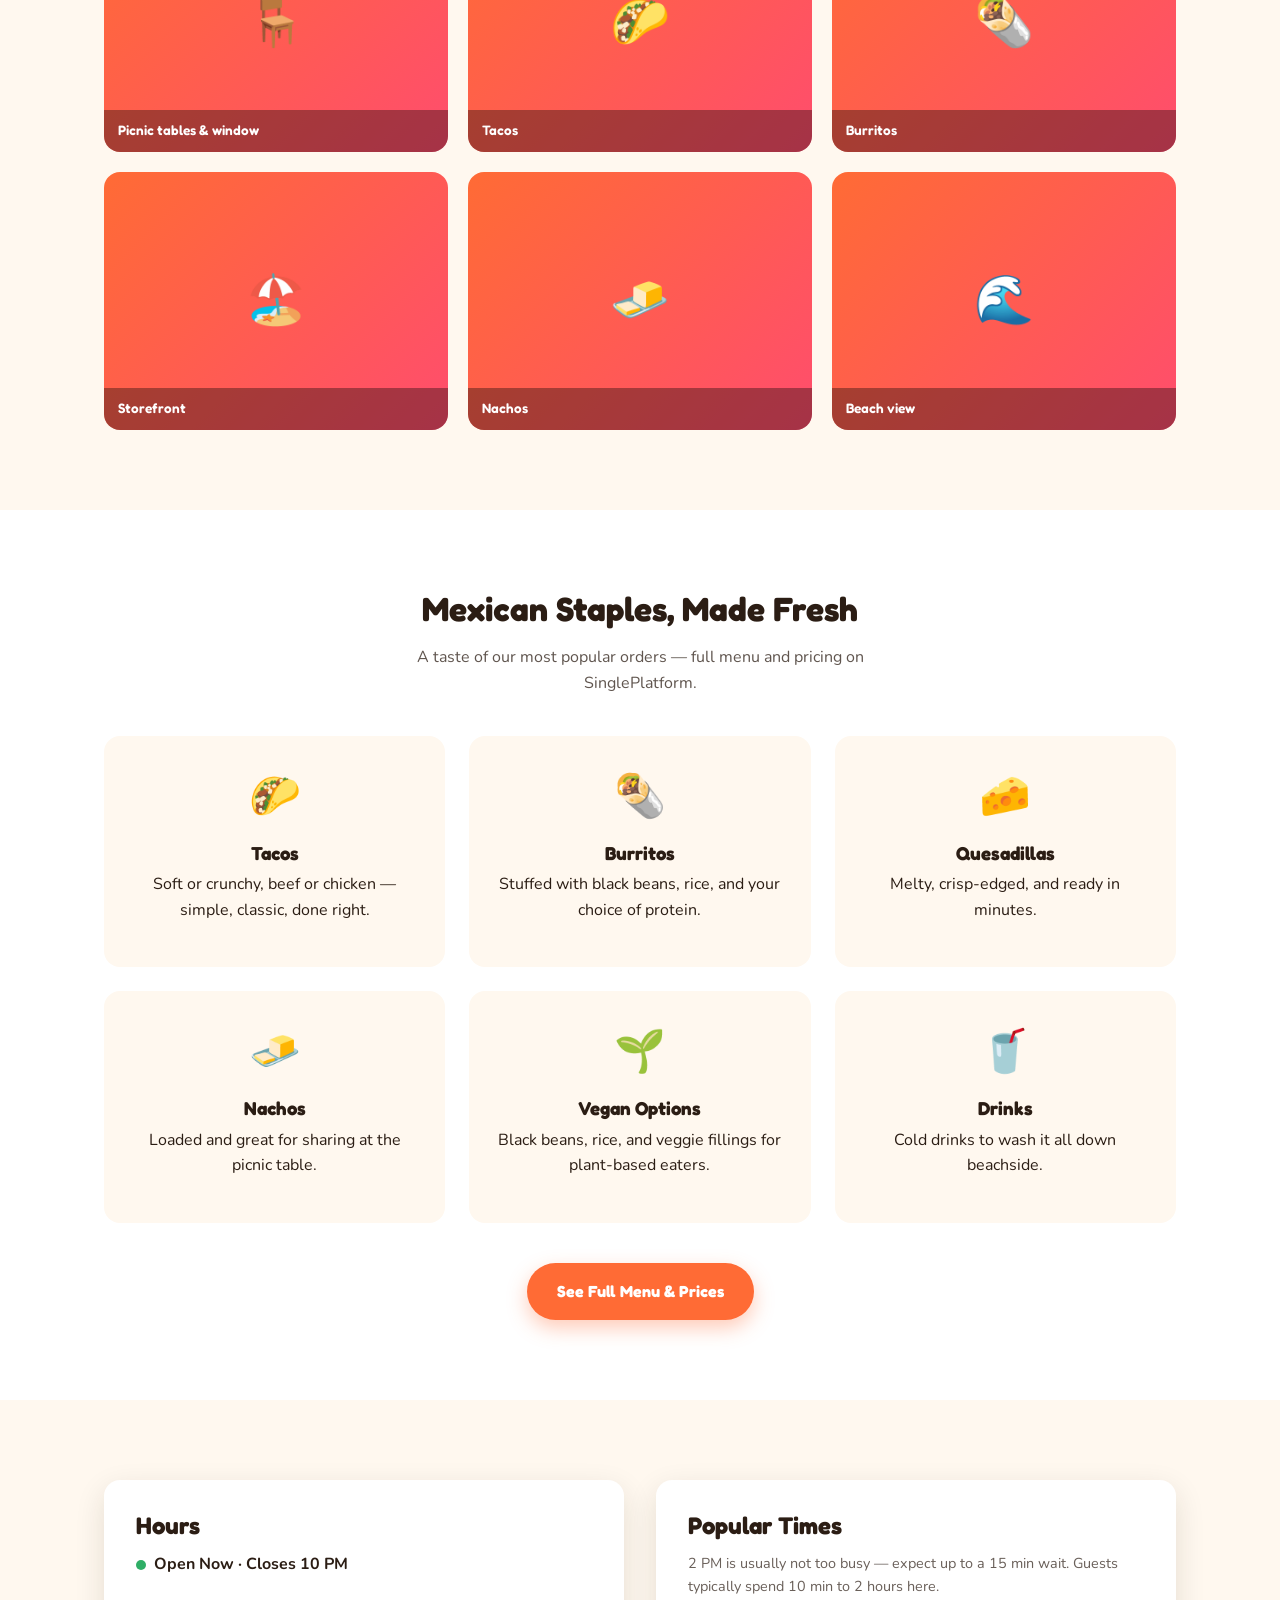
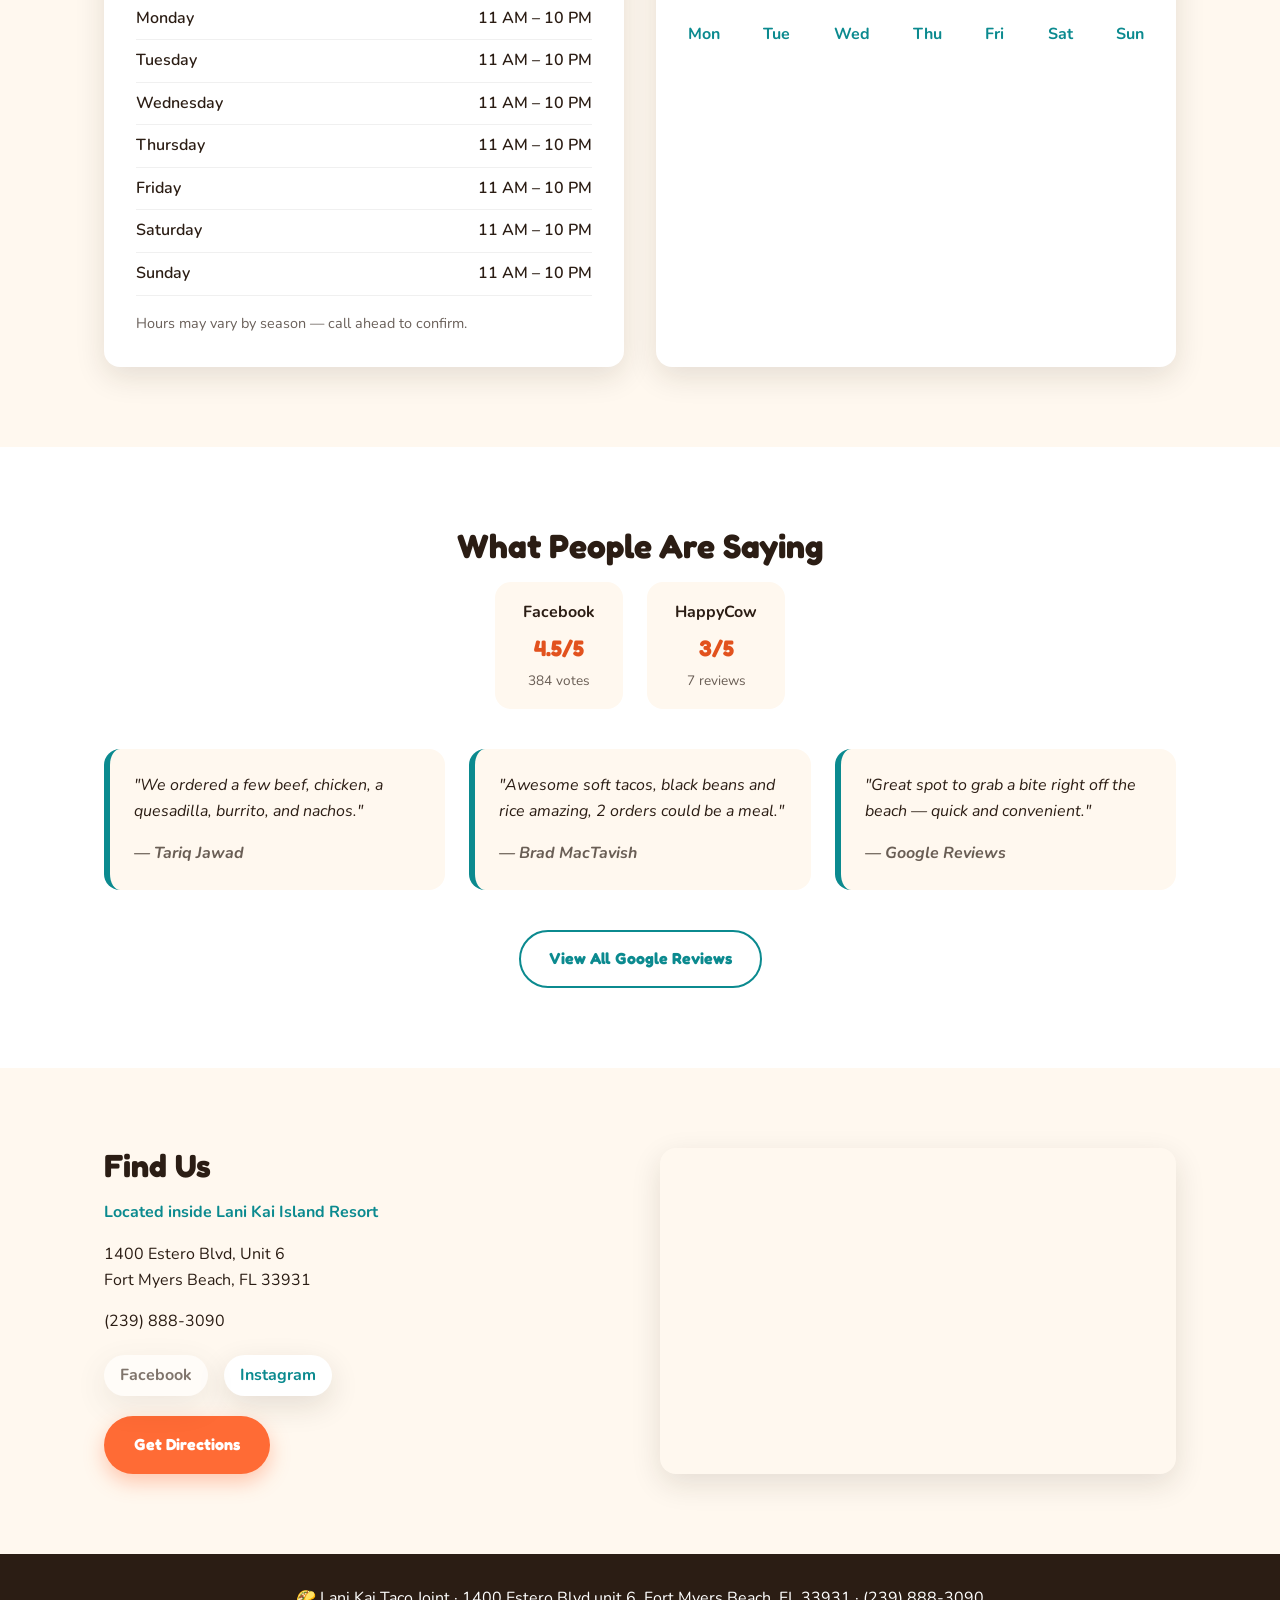
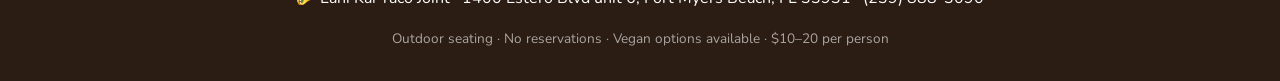
==== commit e5699c6d: "Link real Instagram profile (@yotaco)" ====
--- a/index.html
+++ b/index.html
@@ -222,7 +222,7 @@
       <p><a href="tel:+12398883090">(239) 888-3090</a></p>
       <div class="location-socials">
         <span class="social-badge" title="Add your Facebook page URL">Facebook</span>
-        <span class="social-badge" title="Add your Instagram profile URL">Instagram</span>
+        <a class="social-badge social-link" href="https://www.instagram.com/yotaco/" target="_blank" rel="noopener">Instagram</a>
       </div>
       <a class="btn btn-primary" target="_blank" rel="noopener"
          href="https://www.google.com/maps/search/?api=1&query=1400+Estero+Blvd+unit+6+Fort+Myers+Beach+FL+33931">
--- a/styles.css
+++ b/styles.css
@@ -483,6 +483,18 @@
   font-weight: 700;
   opacity: 0.6;
   cursor: help;
+}
+
+.social-link {
+  opacity: 1;
+  cursor: pointer;
+  color: var(--teal);
+  transition: transform 0.15s ease, box-shadow 0.15s ease;
+}
+
+.social-link:hover {
+  transform: translateY(-2px);
+  box-shadow: 0 12px 24px rgba(11, 138, 143, 0.25);
 }
 
 .location-map {
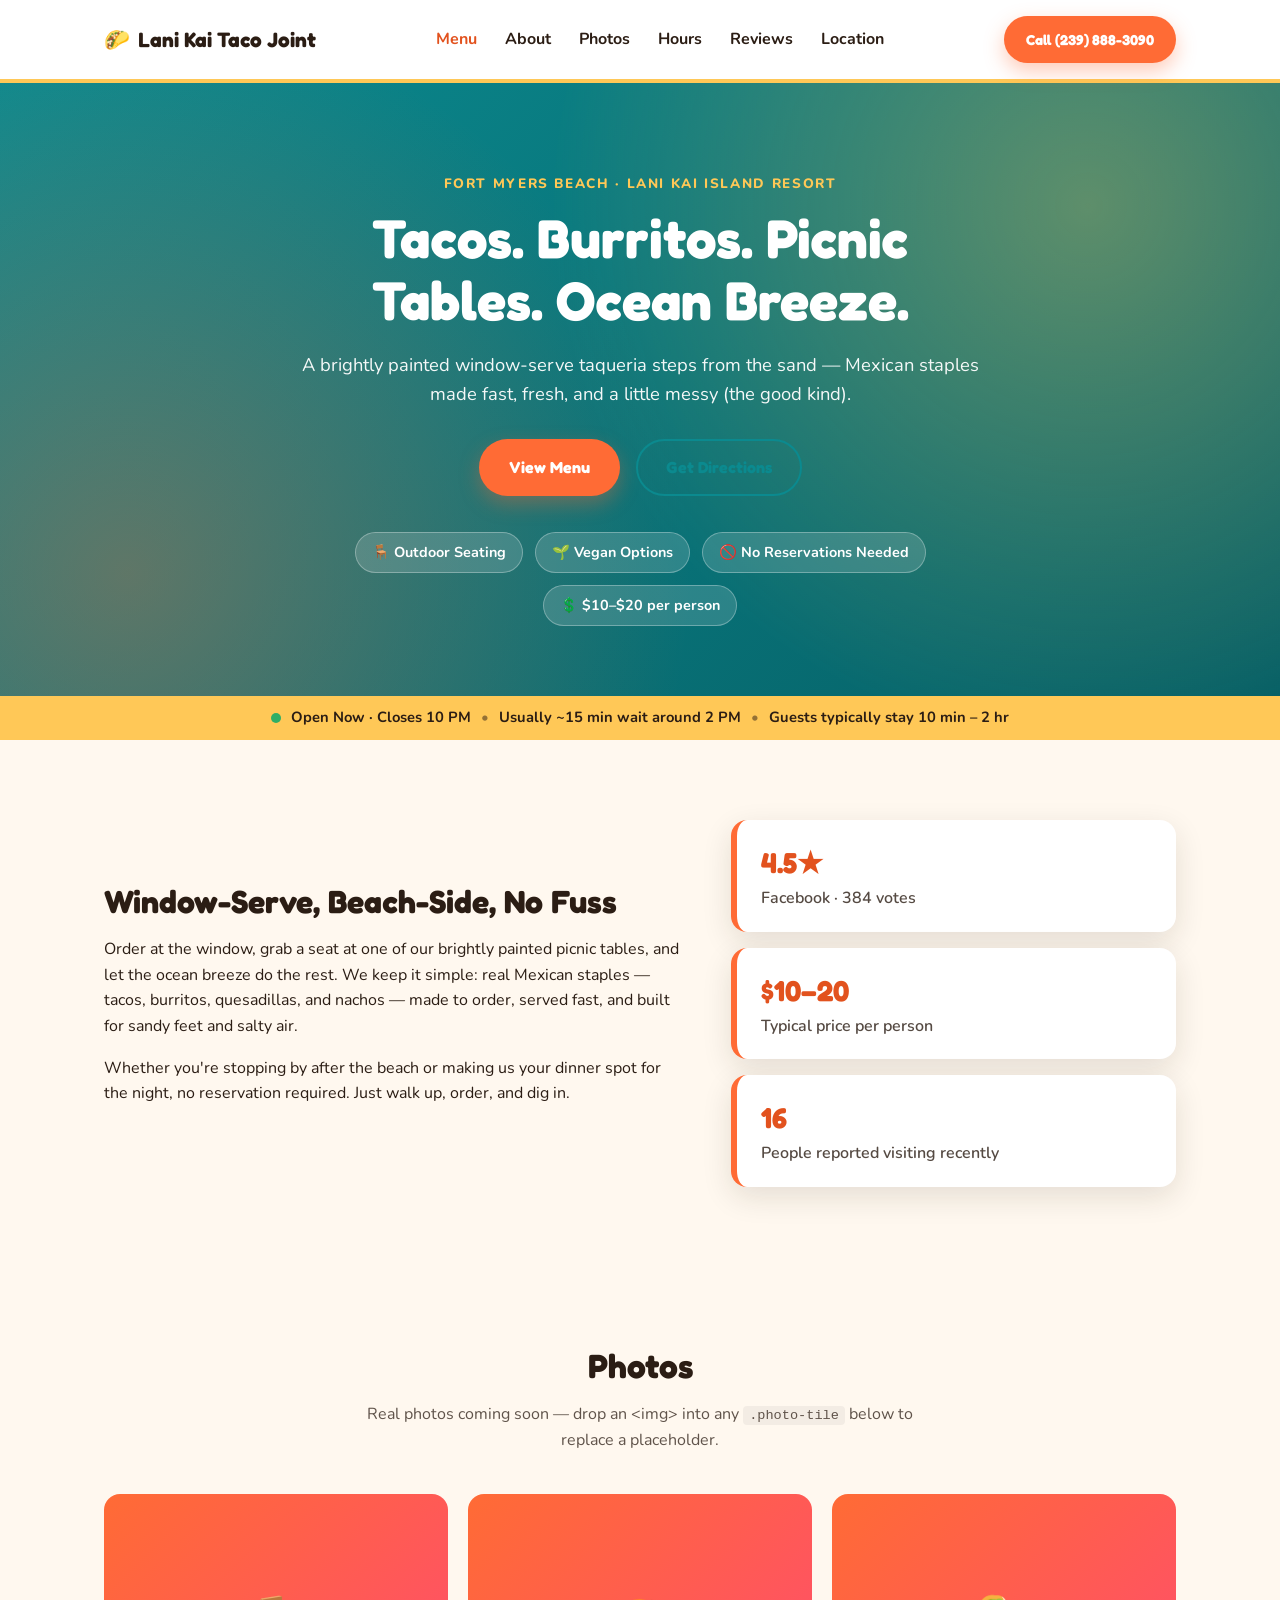
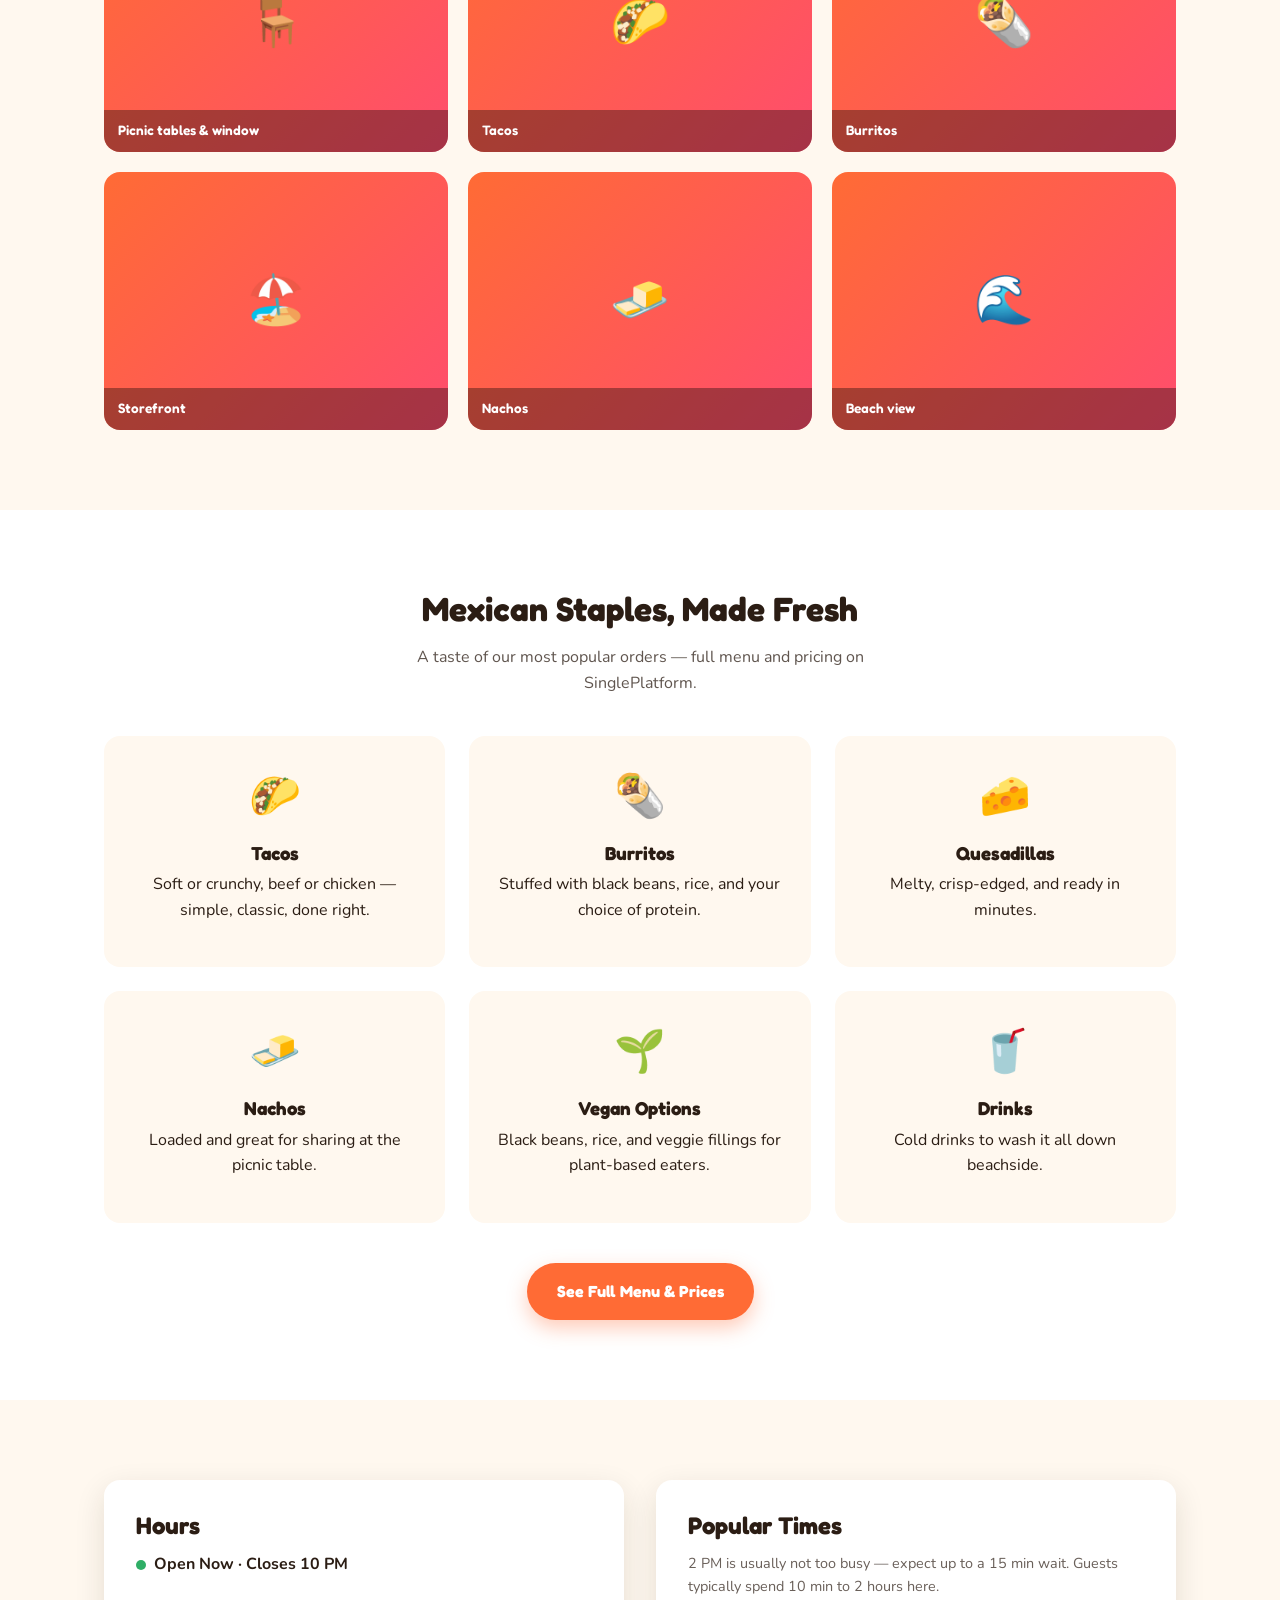
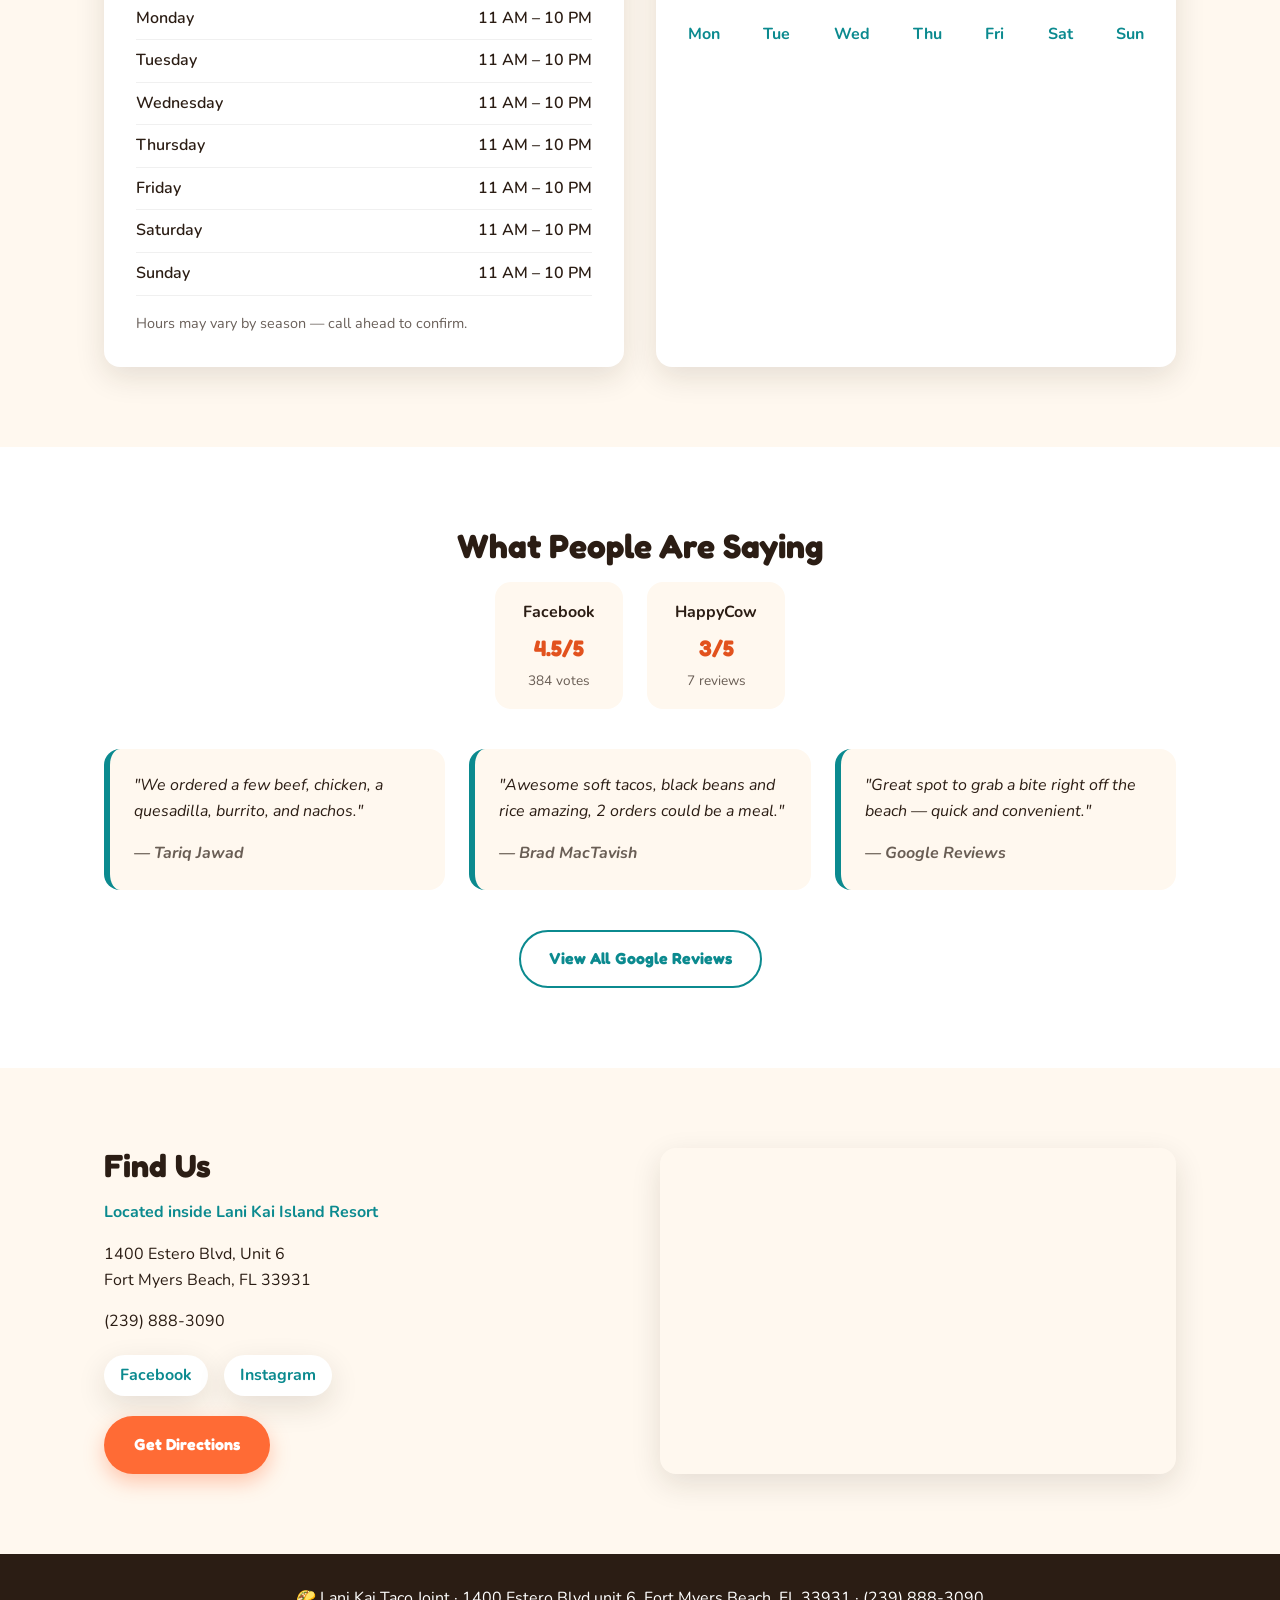
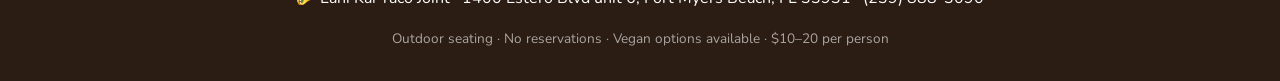
==== commit 0bc978d2: "Link real Facebook page (@Yo! Taco)" ====
--- a/index.html
+++ b/index.html
@@ -221,7 +221,7 @@
       </address>
       <p><a href="tel:+12398883090">(239) 888-3090</a></p>
       <div class="location-socials">
-        <span class="social-badge" title="Add your Facebook page URL">Facebook</span>
+        <a class="social-badge social-link" href="https://www.facebook.com/yotaco/" target="_blank" rel="noopener">Facebook</a>
         <a class="social-badge social-link" href="https://www.instagram.com/yotaco/" target="_blank" rel="noopener">Instagram</a>
       </div>
       <a class="btn btn-primary" target="_blank" rel="noopener"
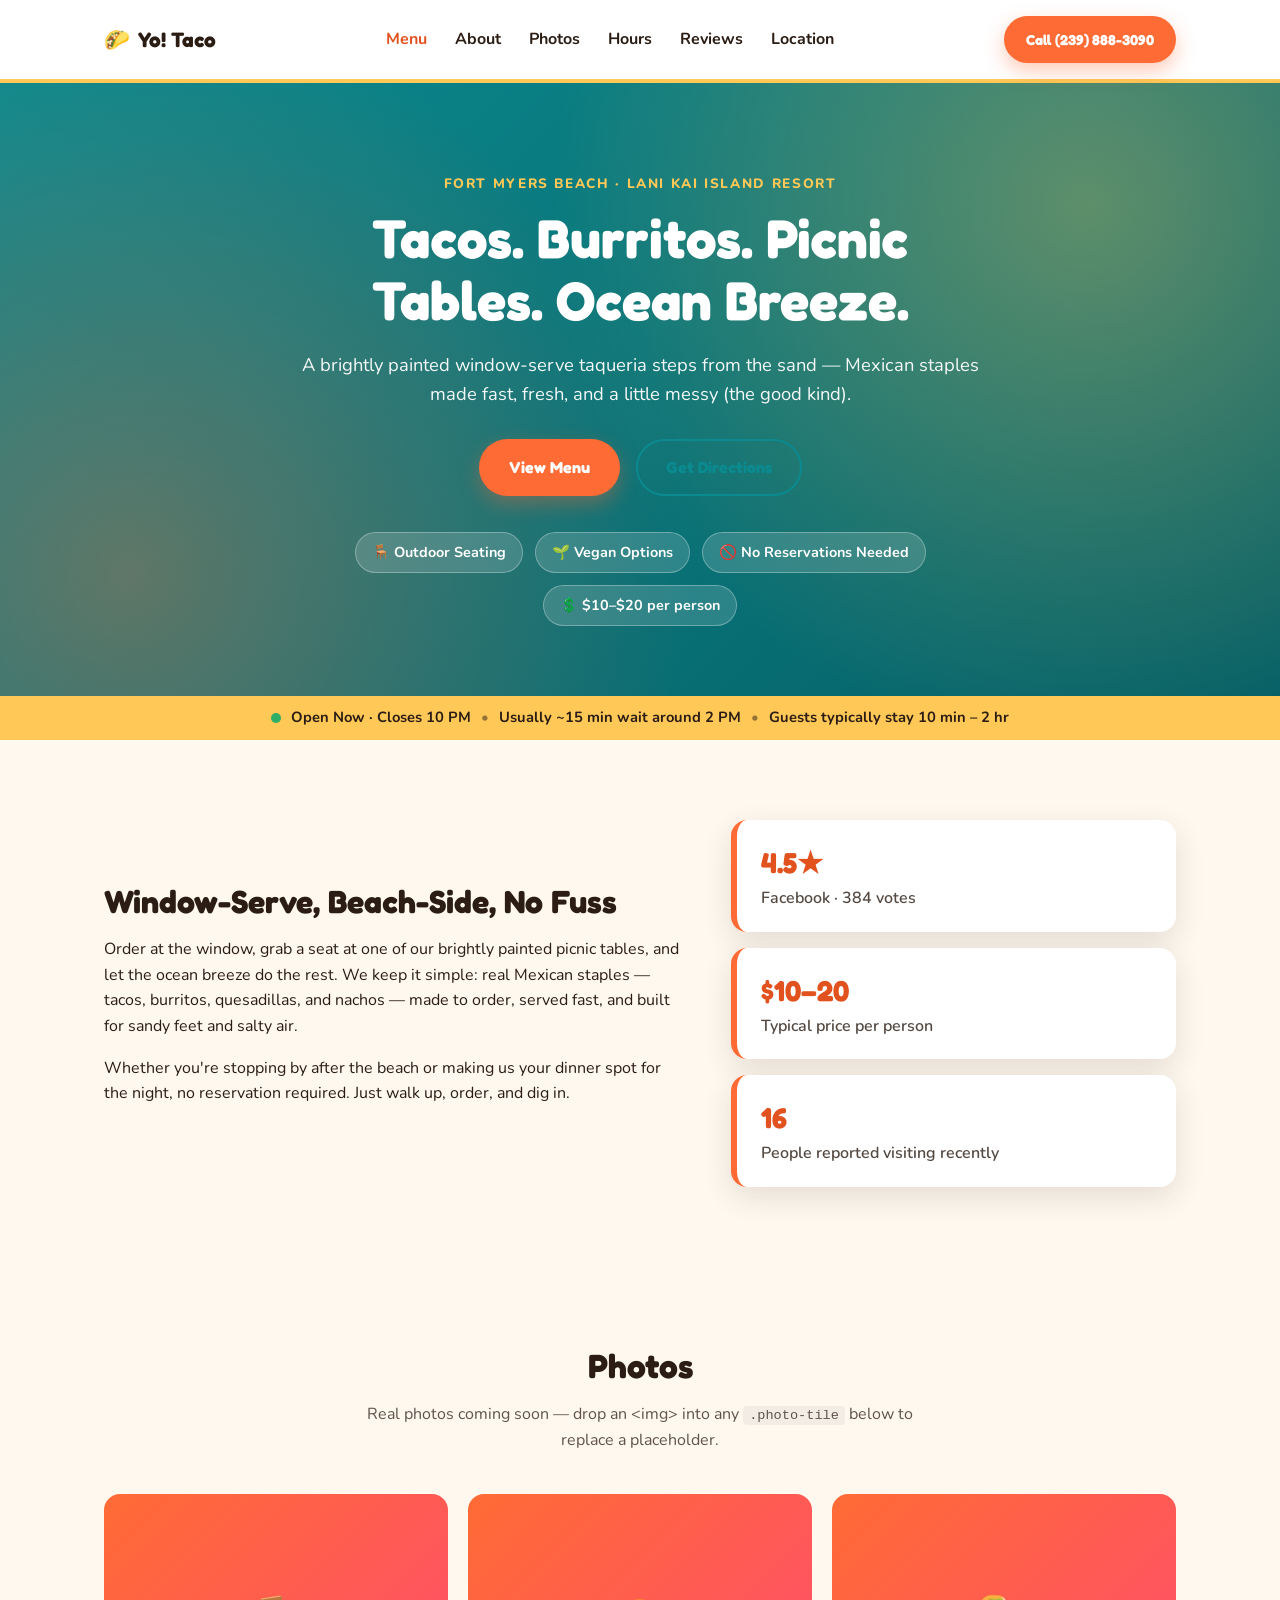
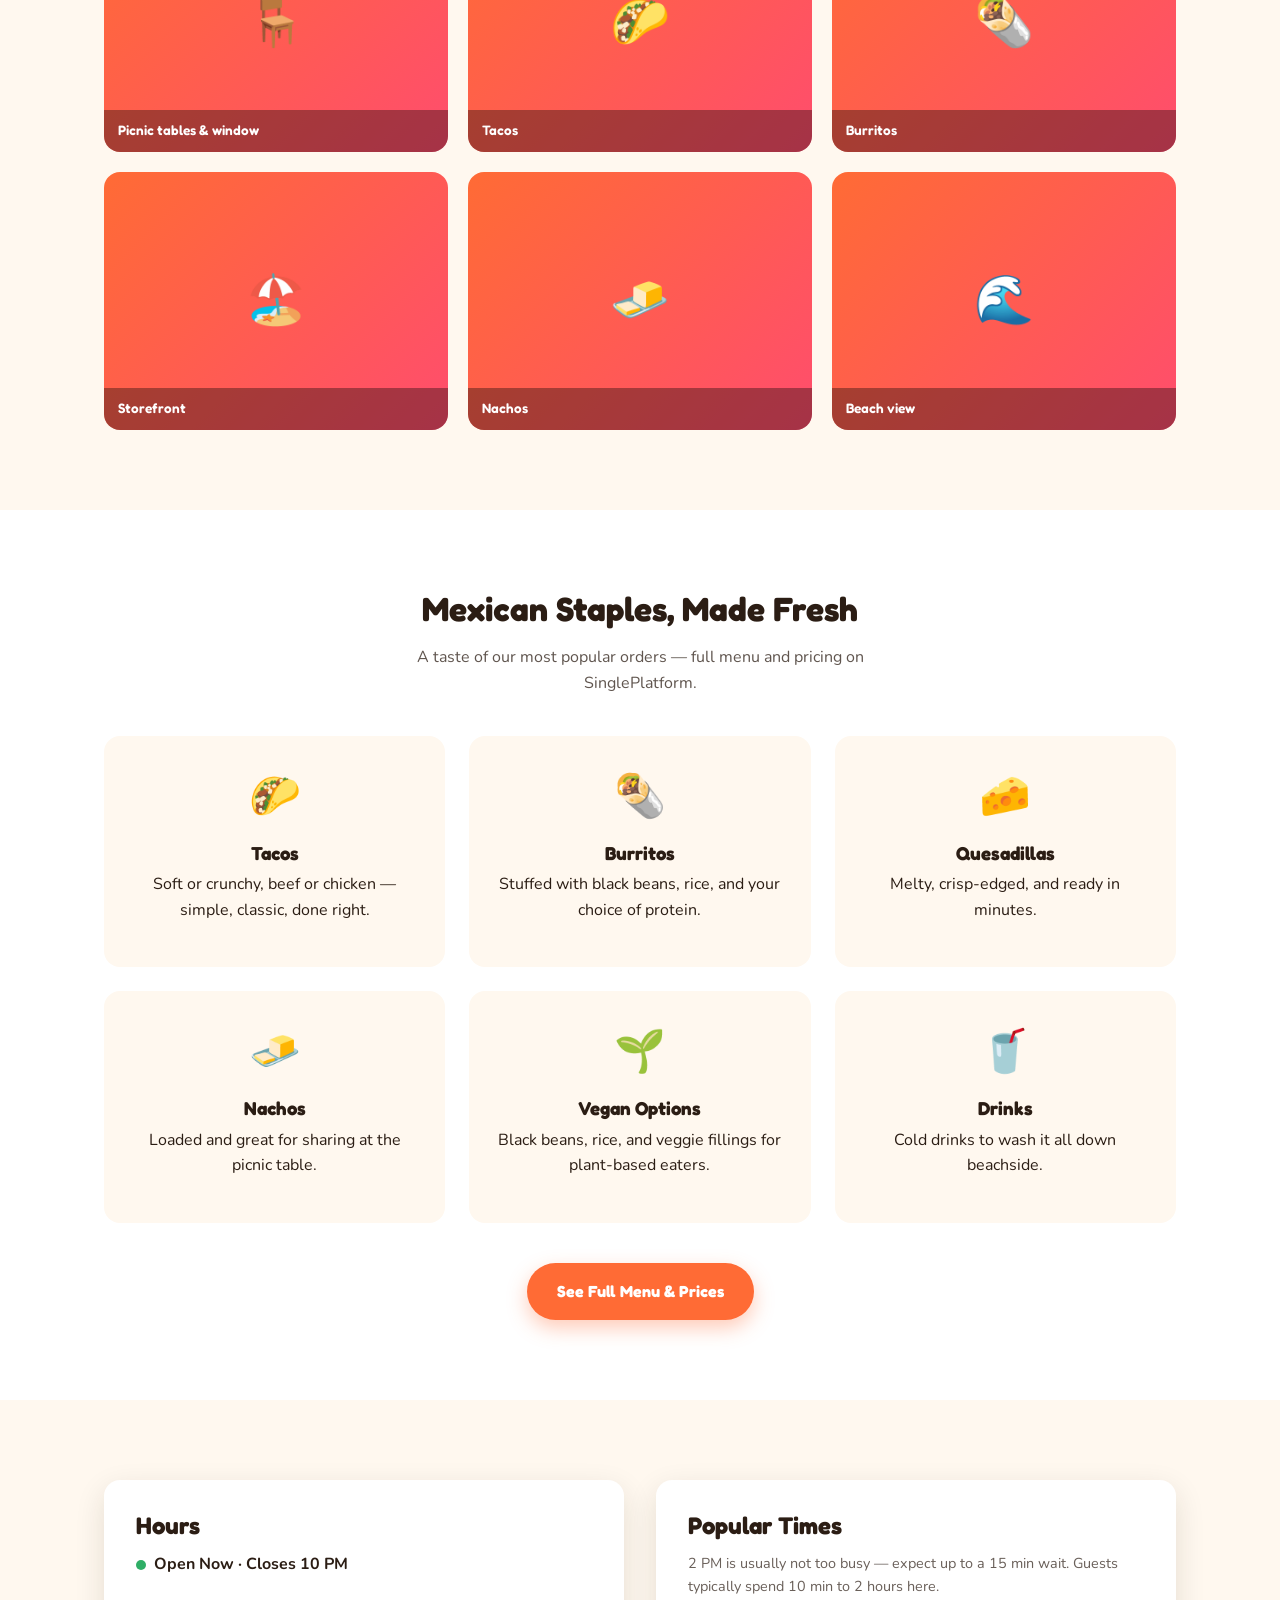
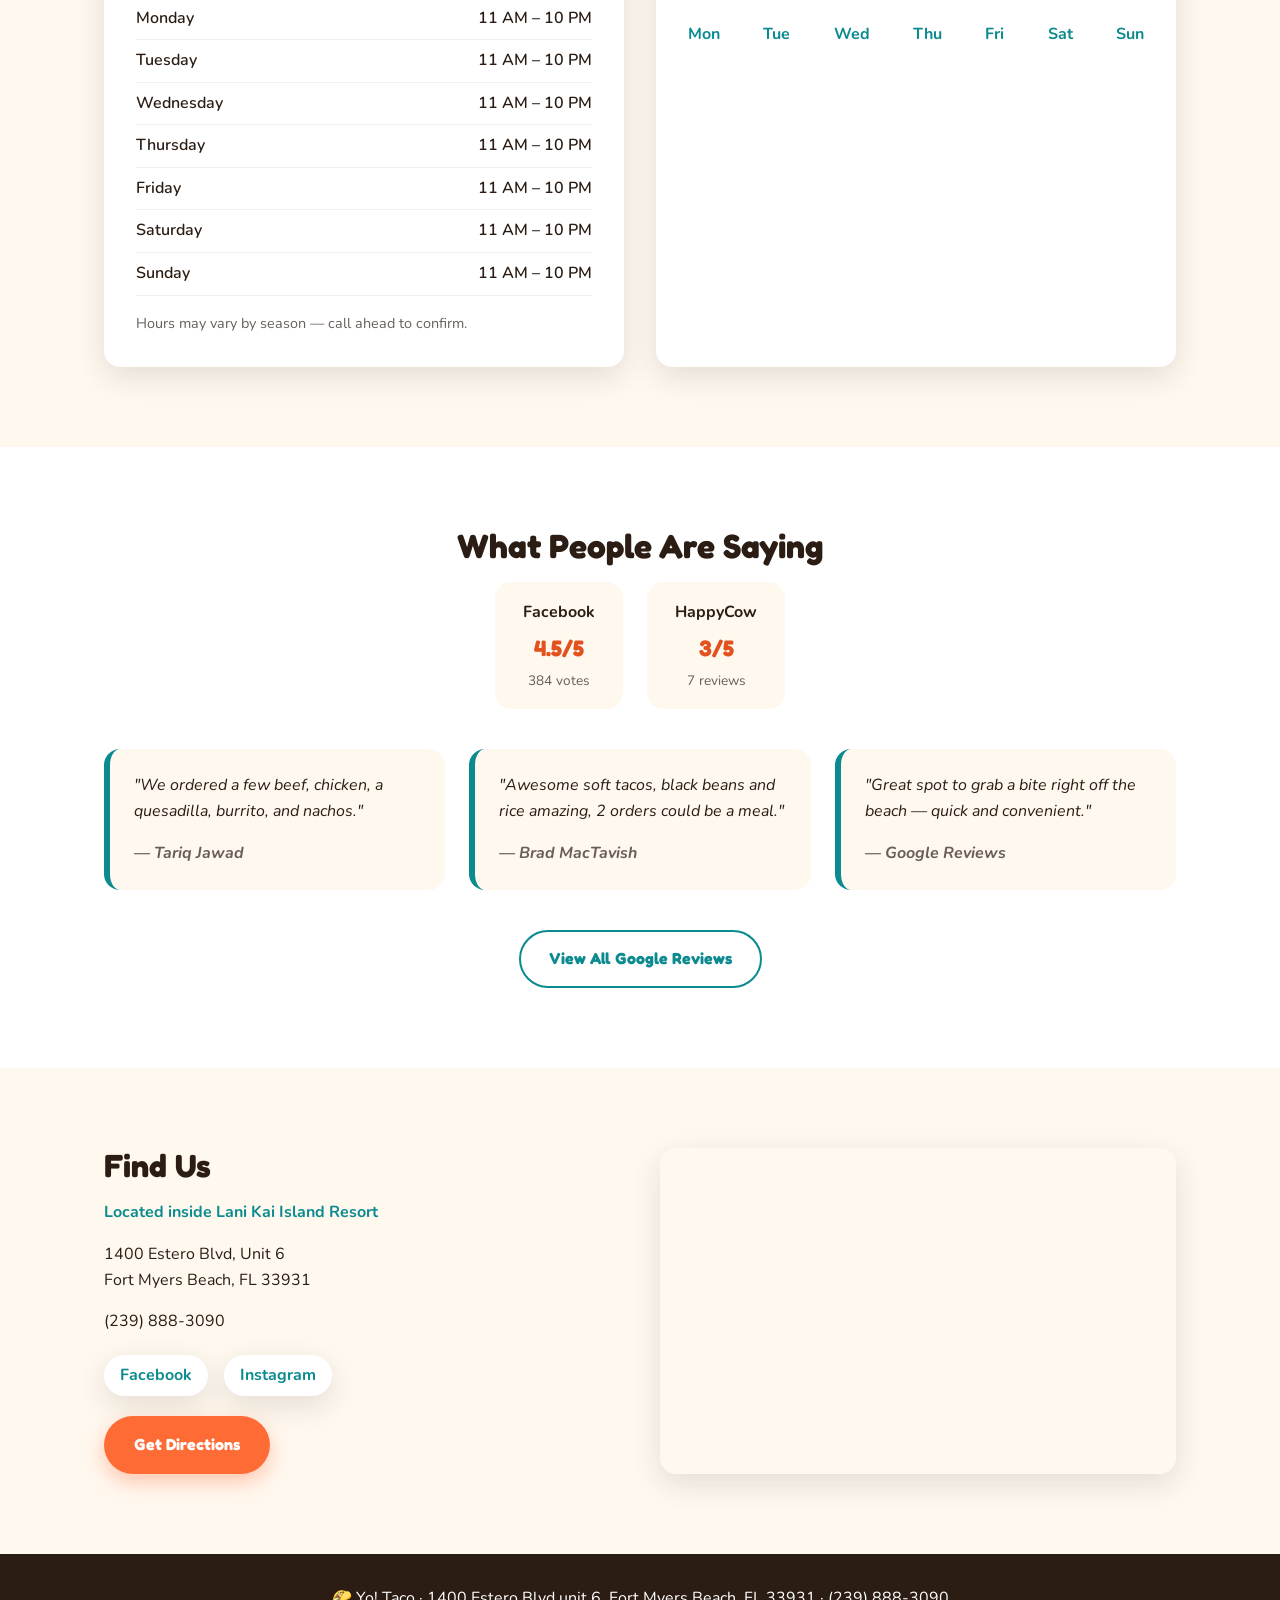
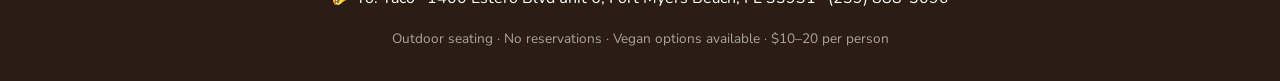
==== commit 82cf2c63: "Rebrand to Yo! Taco and add Restaurant structured data Aligns site branding with the confirmed real " ====
--- a/index.html
+++ b/index.html
@@ -3,22 +3,46 @@
 <head>
 <meta charset="UTF-8">
 <meta name="viewport" content="width=device-width, initial-scale=1.0">
-<title>Lani Kai Taco Joint — Fort Myers Beach, FL</title>
+<title>Yo! Taco — Fort Myers Beach, FL</title>
 <meta name="description" content="Brightly painted window-serve taqueria with picnic tables in Lani Kai Island Resort, Fort Myers Beach. Tacos, burritos, quesadillas, nachos. Outdoor seating, vegan options.">
 <meta name="theme-color" content="#ff6b35">
-<meta property="og:title" content="Lani Kai Taco Joint — Fort Myers Beach, FL">
+<meta property="og:title" content="Yo! Taco — Fort Myers Beach, FL">
 <meta property="og:description" content="Brightly painted window-serve taqueria with picnic tables. Tacos, burritos, quesadillas, nachos. Outdoor seating, vegan options.">
 <meta property="og:type" content="restaurant.restaurant">
 <link rel="icon" href="data:image/svg+xml,%3Csvg xmlns='http://www.w3.org/2000/svg' viewBox='0 0 100 100'%3E%3Ctext y='.9em' font-size='90'%3E%F0%9F%8C%AE%3C/text%3E%3C/svg%3E">
 <link rel="preconnect" href="https://fonts.googleapis.com">
 <link href="https://fonts.googleapis.com/css2?family=Fredoka:wght@500;600;700&family=Nunito:wght@400;600;700;800&display=swap" rel="stylesheet">
 <link rel="stylesheet" href="styles.css">
+<script type="application/ld+json">
+{
+  "@context": "https://schema.org",
+  "@type": "Restaurant",
+  "name": "Yo! Taco",
+  "servesCuisine": "Mexican",
+  "telephone": "+12398883090",
+  "priceRange": "$10-$20",
+  "address": {
+    "@type": "PostalAddress",
+    "streetAddress": "1400 Estero Blvd, Unit 6",
+    "addressLocality": "Fort Myers Beach",
+    "addressRegion": "FL",
+    "postalCode": "33931",
+    "addressCountry": "US"
+  },
+  "sameAs": [
+    "https://www.facebook.com/yotaco/",
+    "https://www.instagram.com/yotaco/"
+  ],
+  "servesVeganOptions": true,
+  "acceptsReservations": "False"
+}
+</script>
 </head>
 <body>
 
 <header class="site-header">
   <div class="container header-inner">
-    <a href="#top" class="logo">🌮 <span>Lani Kai Taco Joint</span></a>
+    <a href="#top" class="logo">🌮 <span>Yo! Taco</span></a>
     <nav class="nav" id="primary-nav">
       <a href="#menu">Menu</a>
       <a href="#about">About</a>
@@ -242,7 +266,7 @@
 
 <footer class="site-footer">
   <div class="container footer-inner">
-    <p>🌮 Lani Kai Taco Joint · 1400 Estero Blvd unit 6, Fort Myers Beach, FL 33931 · (239) 888-3090</p>
+    <p>🌮 Yo! Taco · 1400 Estero Blvd unit 6, Fort Myers Beach, FL 33931 · (239) 888-3090</p>
     <p class="footer-fine">Outdoor seating · No reservations · Vegan options available · $10–20 per person</p>
   </div>
 </footer>
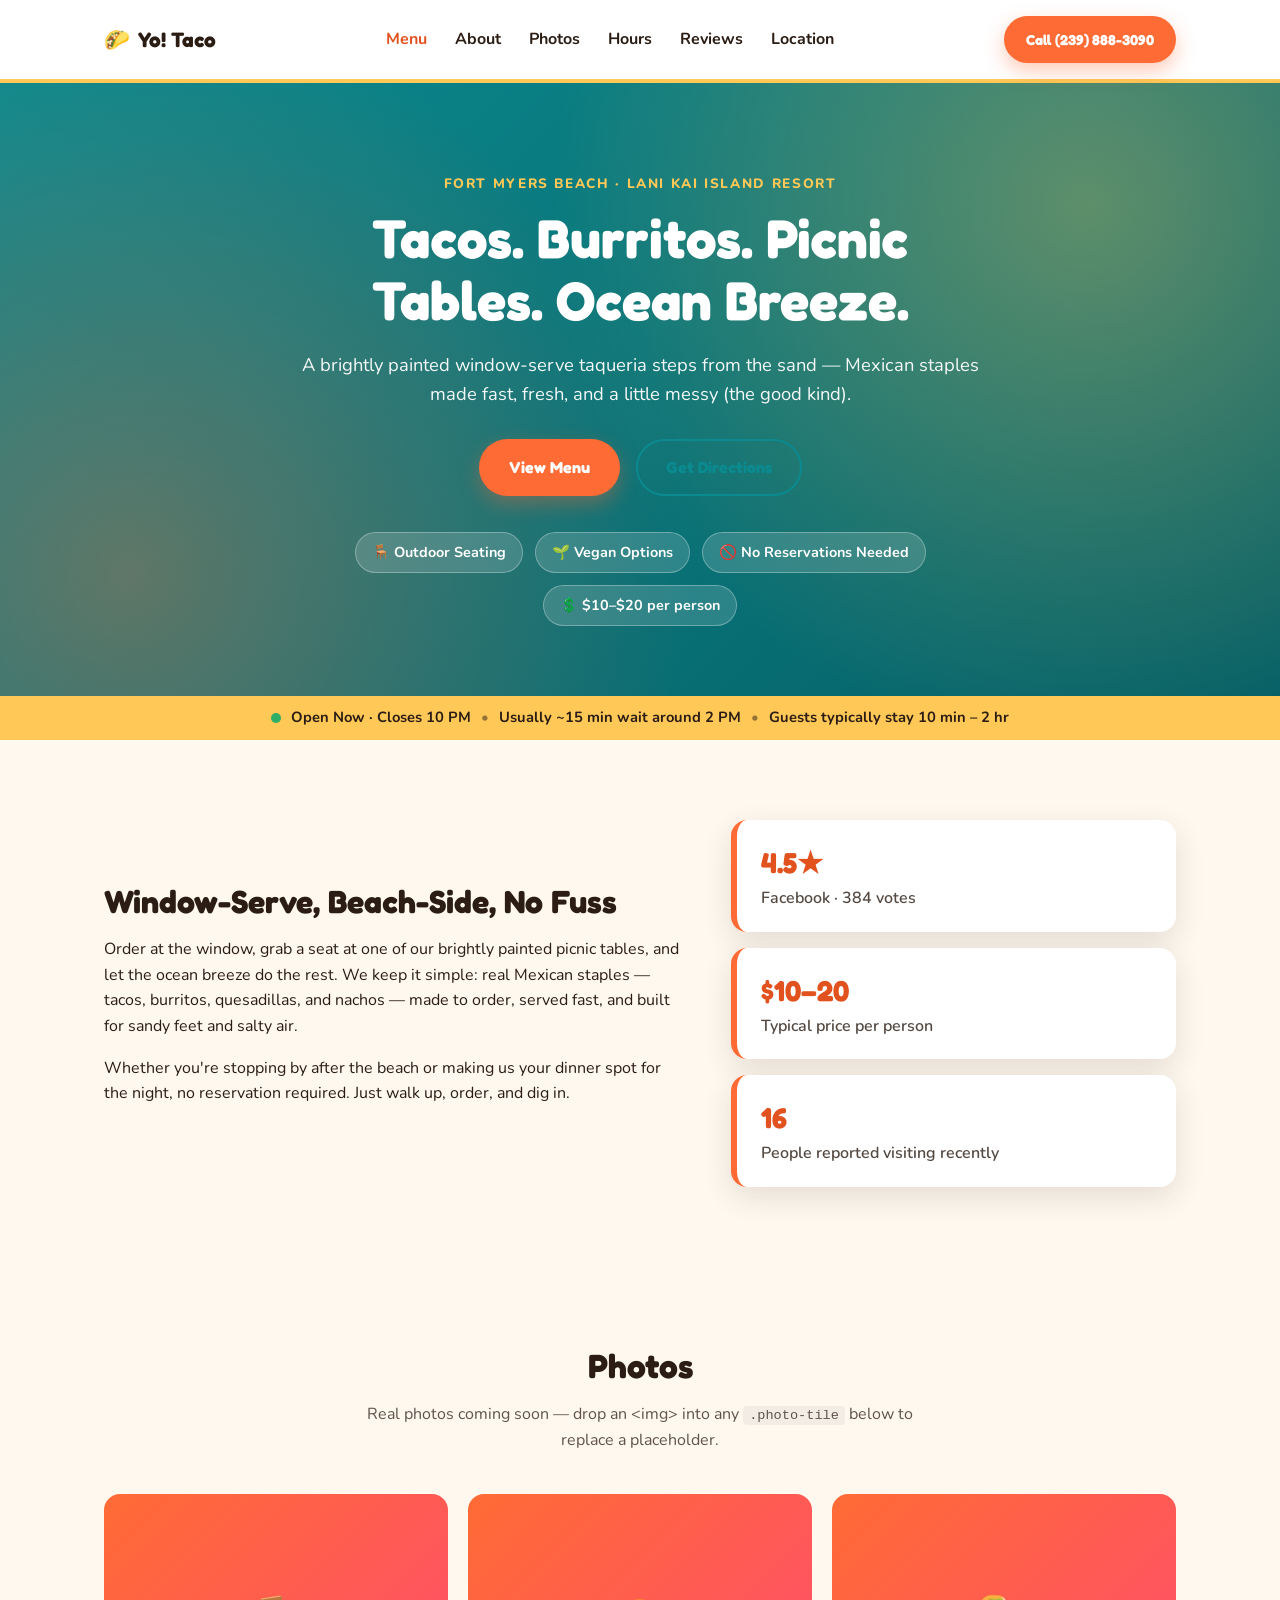
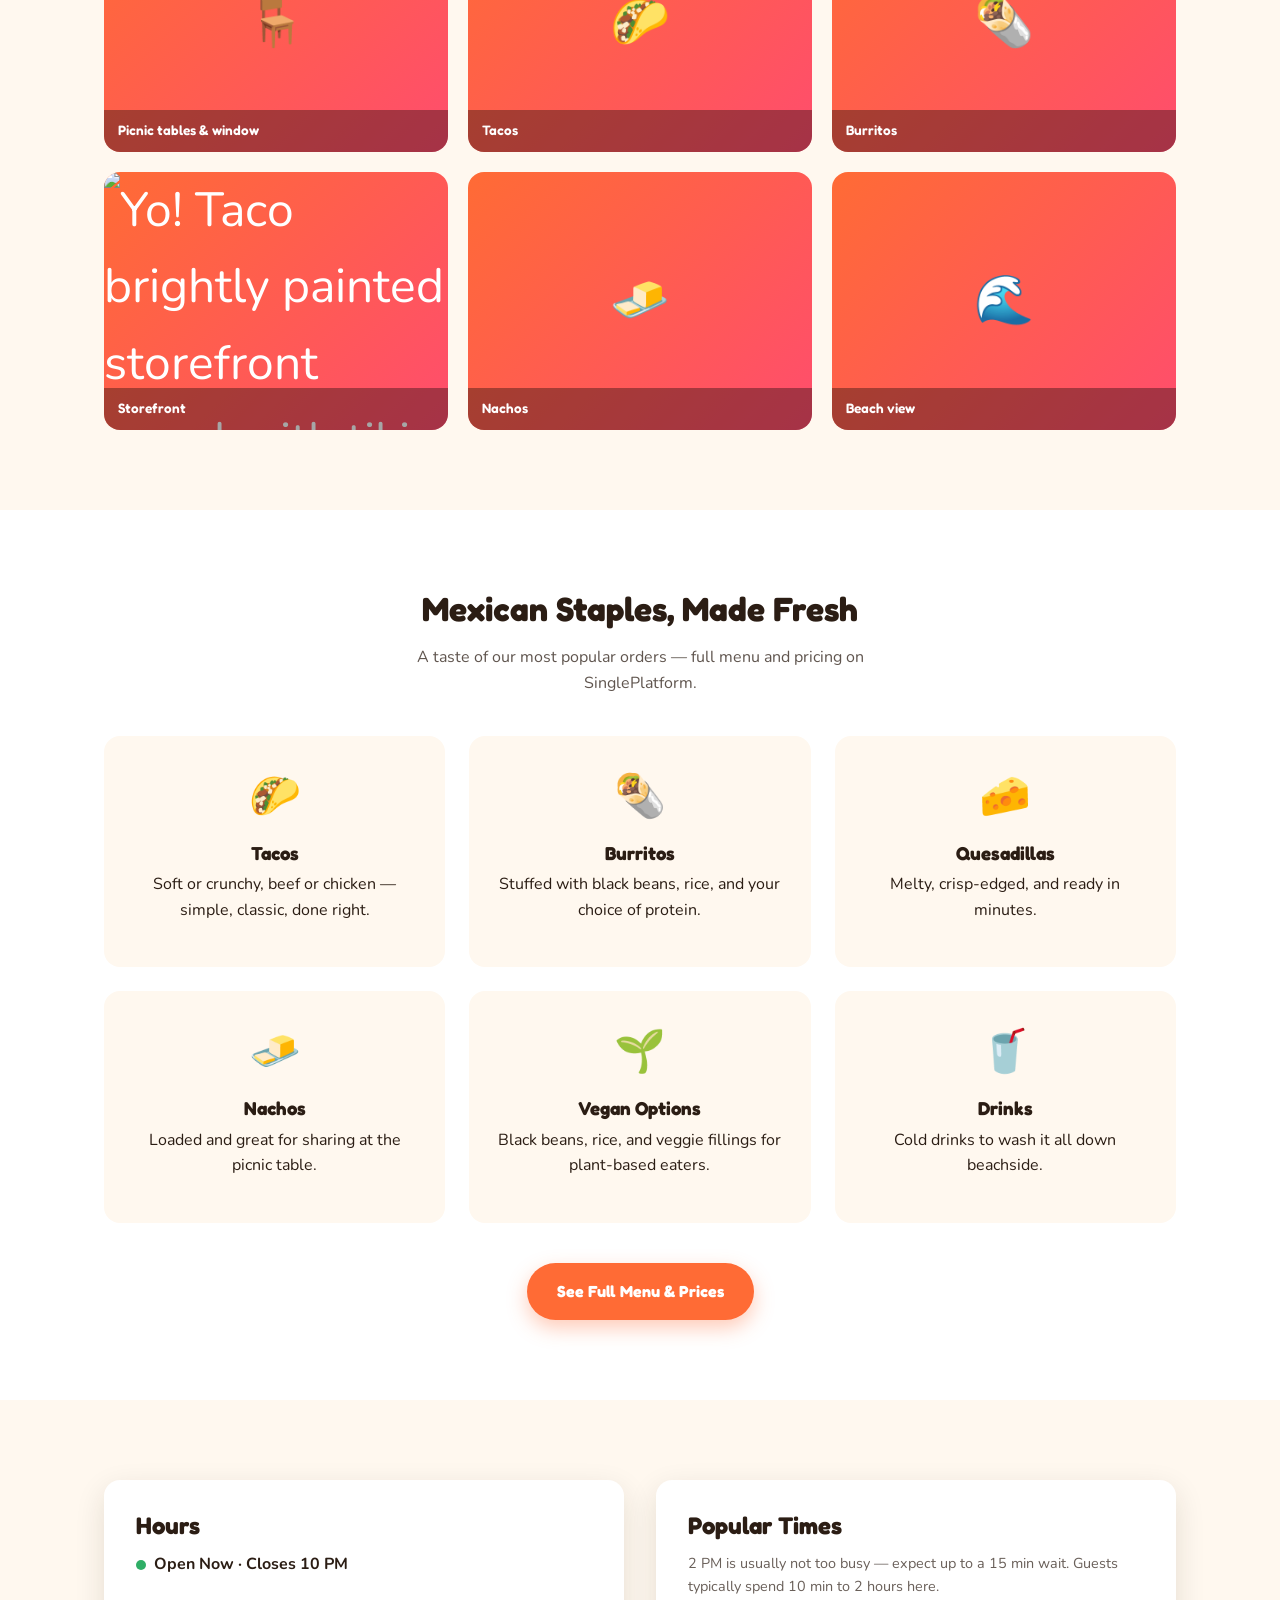
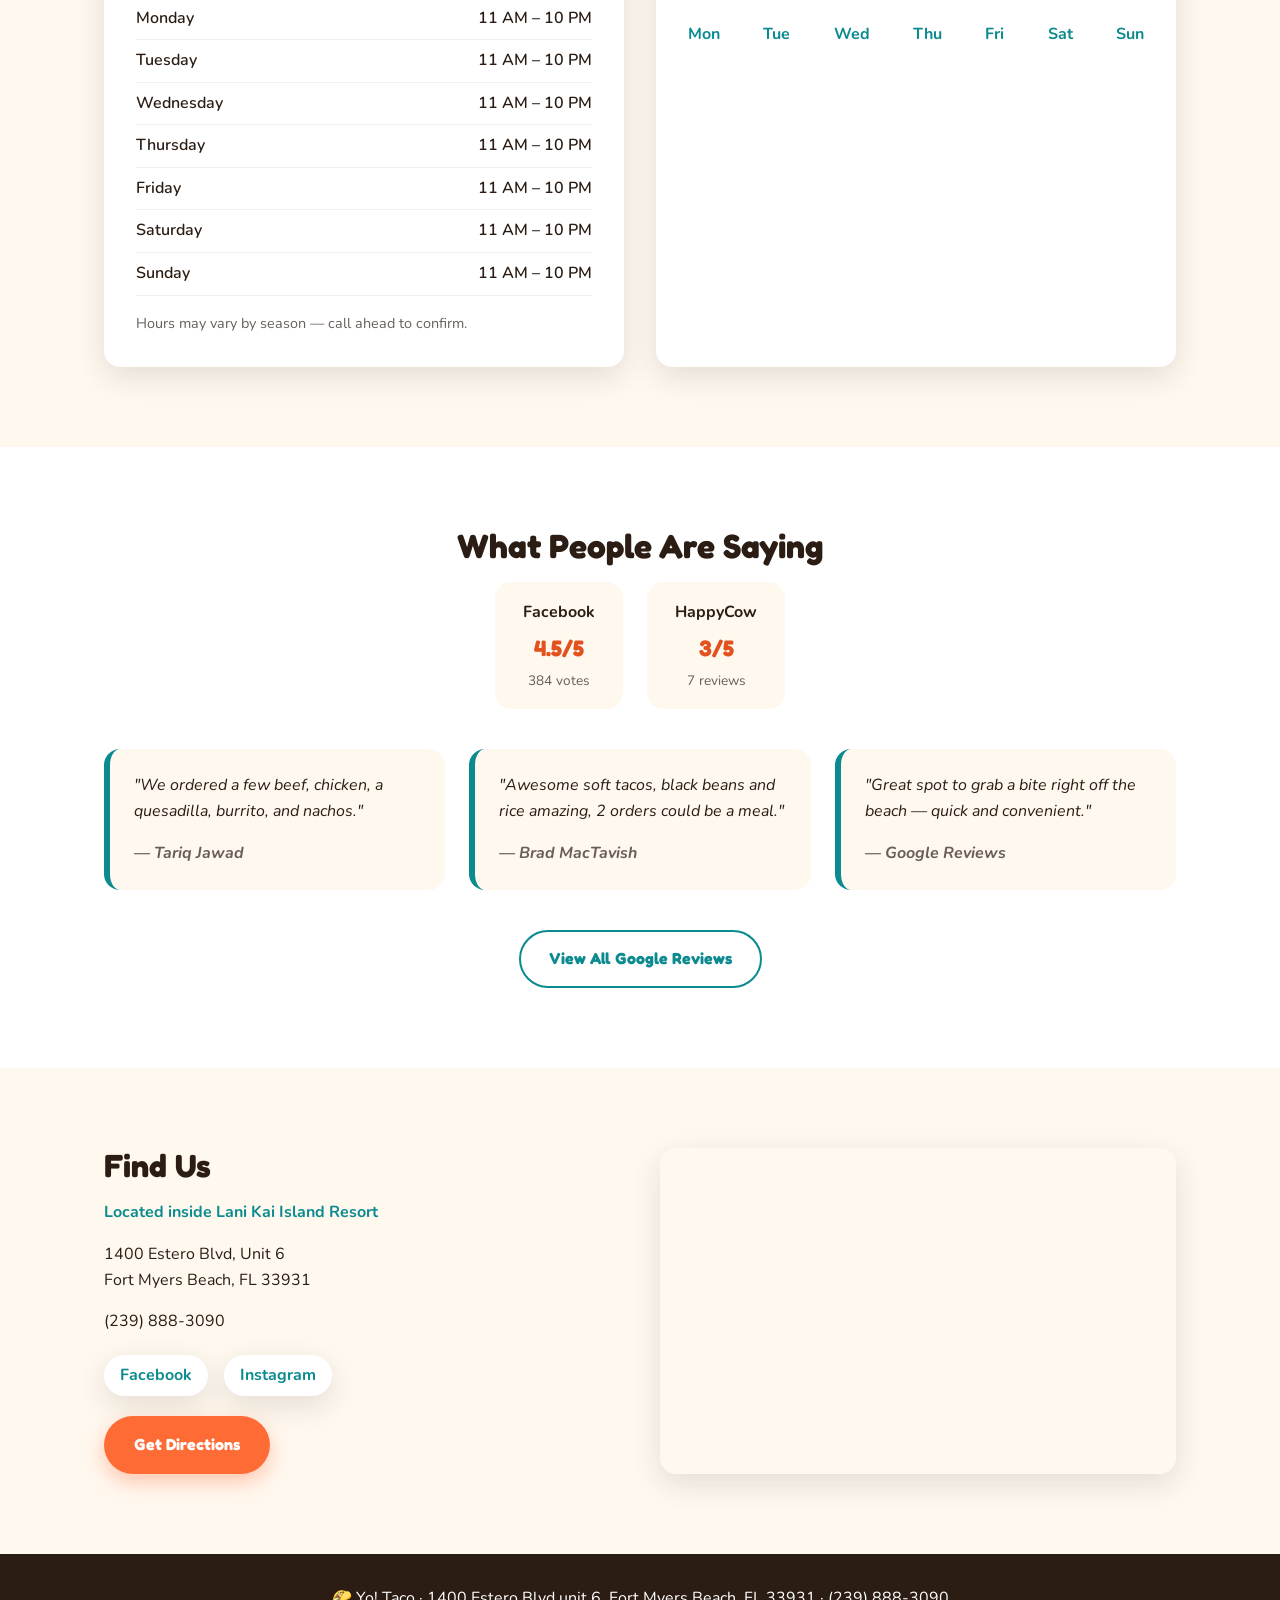
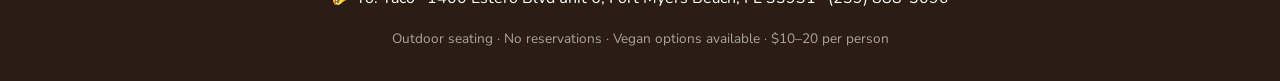
==== commit cd0f67b4: "Add real storefront photo to gallery Replaces the storefront placeholder tile with the actual Yo! Ta" ====
--- a/index.html
+++ b/index.html
@@ -121,7 +121,10 @@
       <div class="photo-tile" data-caption="Picnic tables &amp; window">🪑</div>
       <div class="photo-tile" data-caption="Tacos">🌮</div>
       <div class="photo-tile" data-caption="Burritos">🌯</div>
-      <div class="photo-tile" data-caption="Storefront">🏖️</div>
+      <img class="photo-tile" data-caption="Storefront"
+           src="https://scontent-mia3-3.xx.fbcdn.net/v/t39.30808-6/545417782_1518212909804388_3686441498666975373_n.jpg?stp=dst-jpg_tt6&amp;cstp=mx1077x1077&amp;ctp=s1077x1077&amp;_nc_cat=109&amp;ccb=1-7&amp;_nc_sid=833d8c&amp;_nc_ohc=2pXxcEeTx60Q7kNvwG1KYaS&amp;_nc_oc=Adp6try32HvBgUeOJGabAqcB-MEpIhEkfchI0I7ff2zxOeEz6-U02o6Ch93Ki-SV7ck&amp;_nc_zt=23&amp;_nc_ht=scontent-mia3-3.xx&amp;_nc_gid=2gy25CENeG3orgok2EquBw&amp;_nc_ss=7b2a8&amp;oh=00_Af-Uaw_4VmpD-zkvOJe756tinNCB1CfHS7FPFgEZxcNH4Q&amp;oe=6A3765FD"
+           alt="Yo! Taco brightly painted storefront mural with tiki roof">
+
       <div class="photo-tile" data-caption="Nachos">🧈</div>
       <div class="photo-tile" data-caption="Beach view">🌊</div>
     </div>
--- a/styles.css
+++ b/styles.css
@@ -291,6 +291,13 @@
   background-size: 200% 200%;
   color: #fff;
   overflow: hidden;
+}
+
+img.photo-tile {
+  width: 100%;
+  height: 100%;
+  object-fit: cover;
+  display: block;
 }
 
 .photo-tile::after {
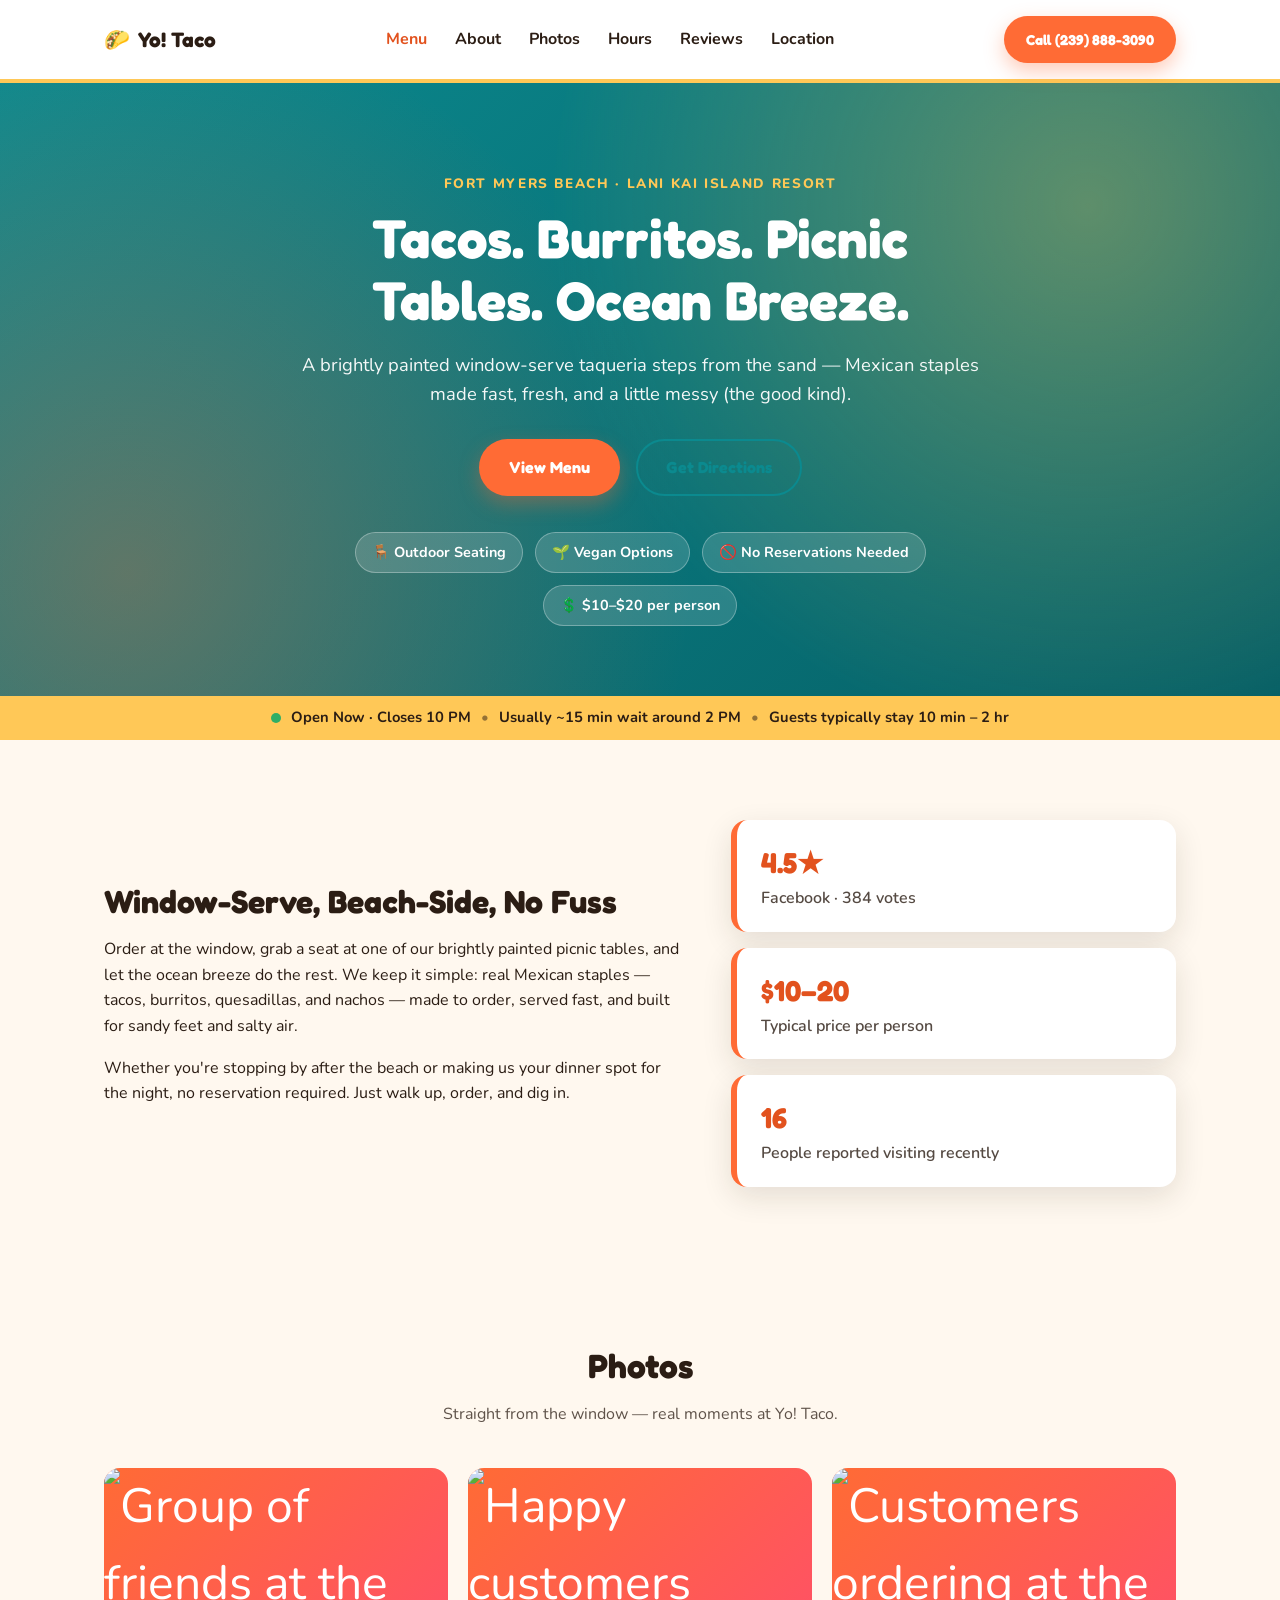
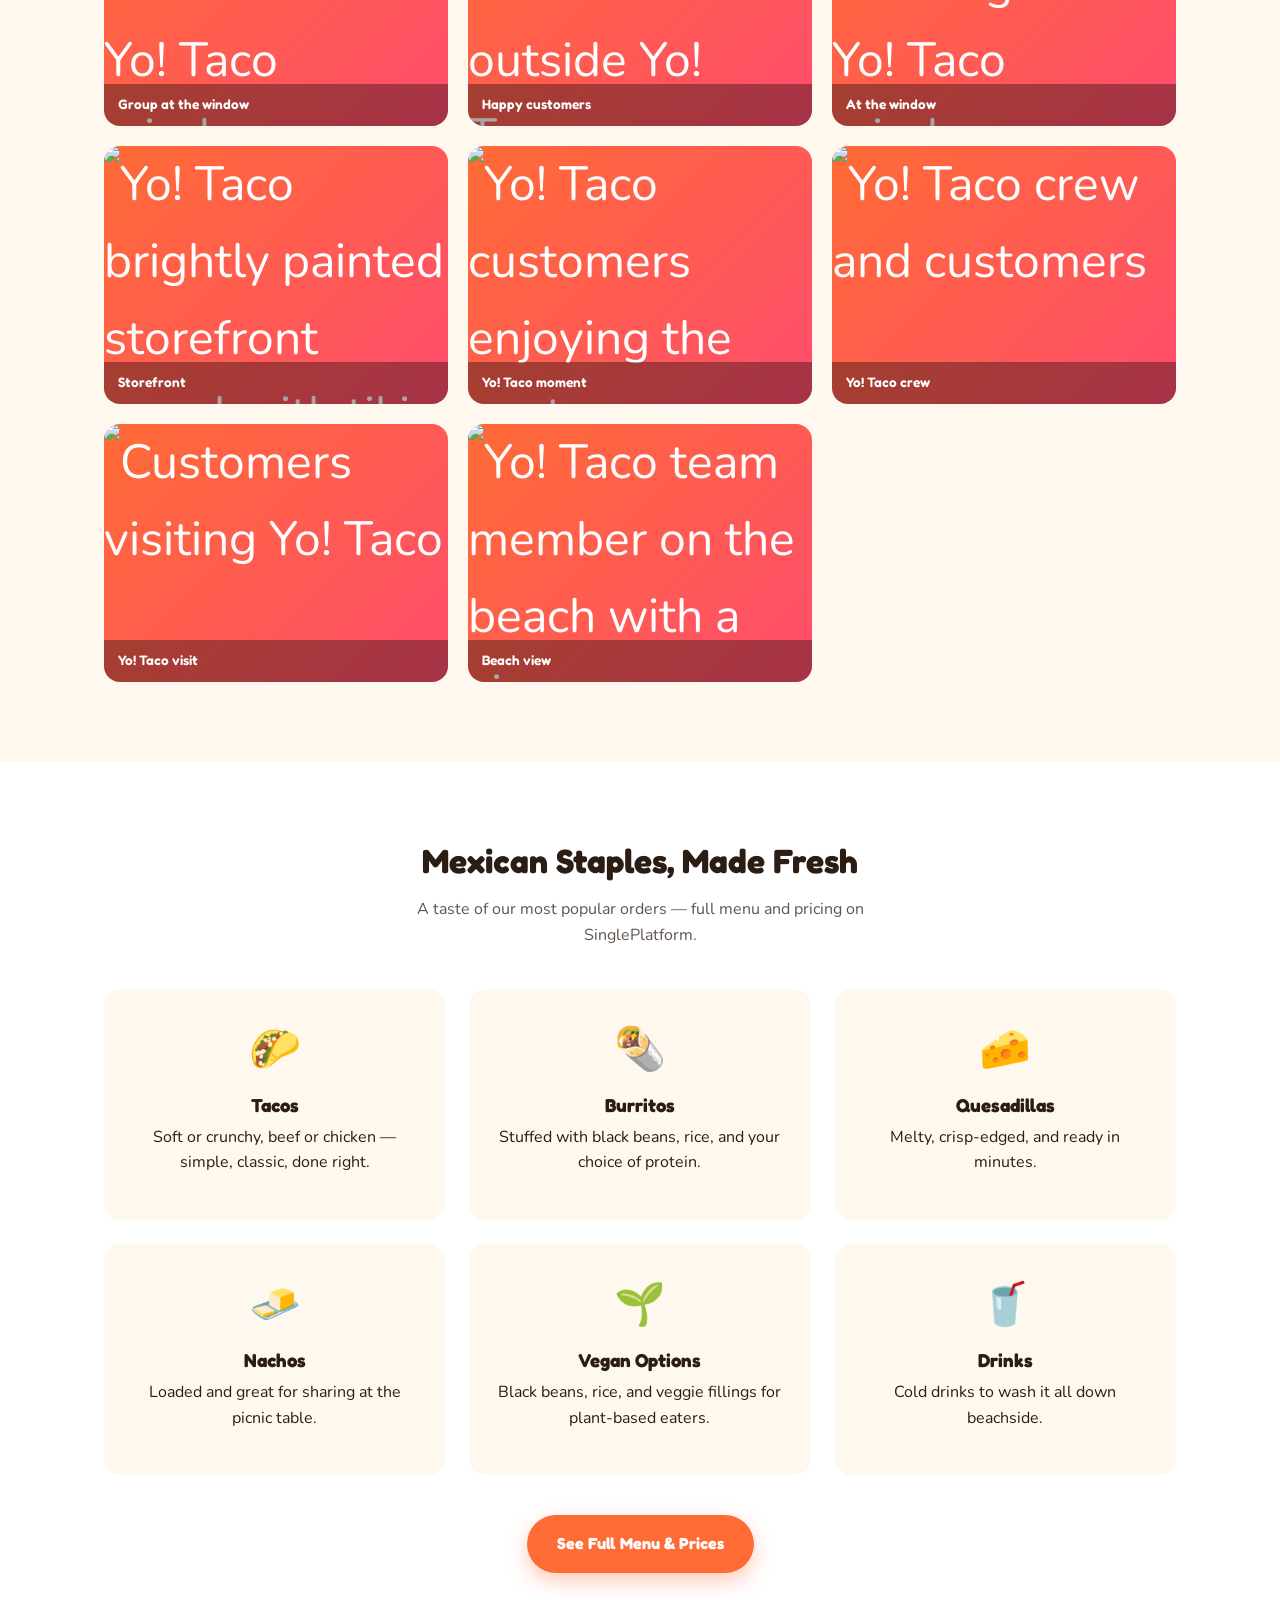
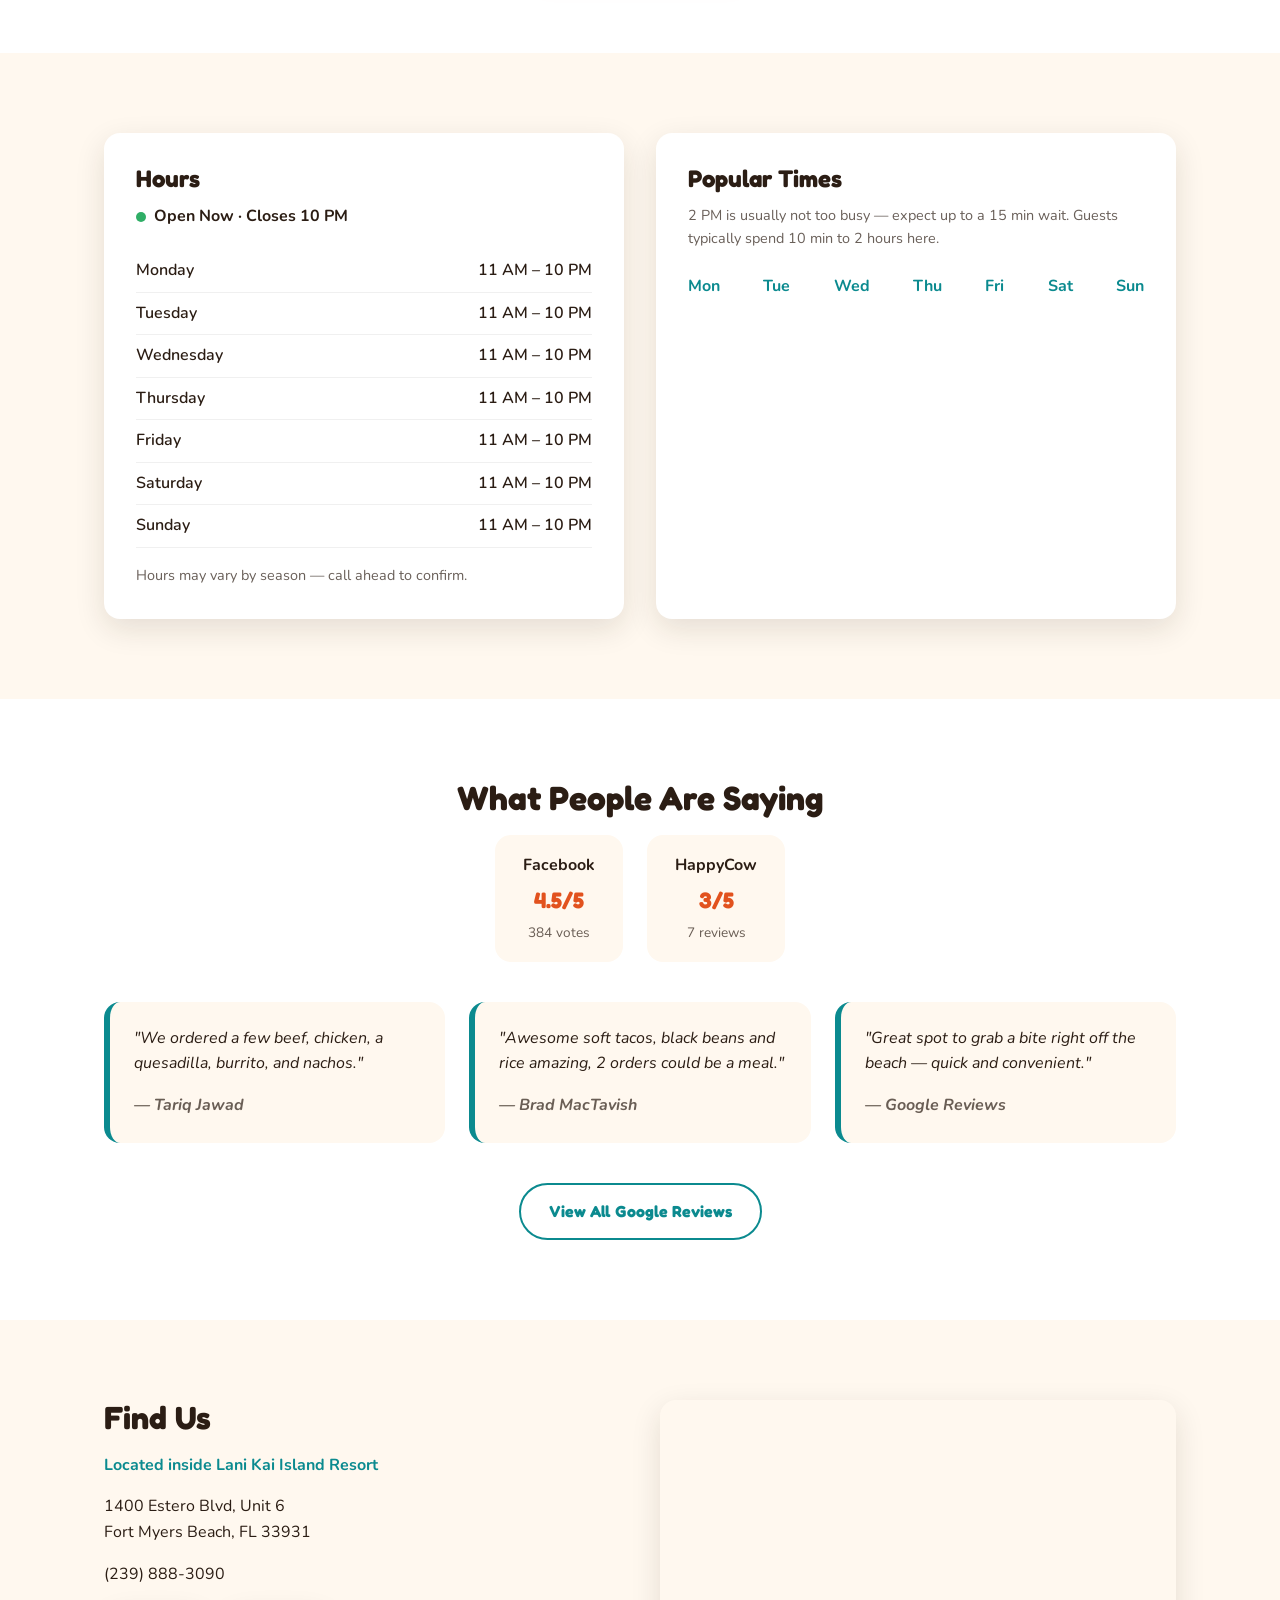
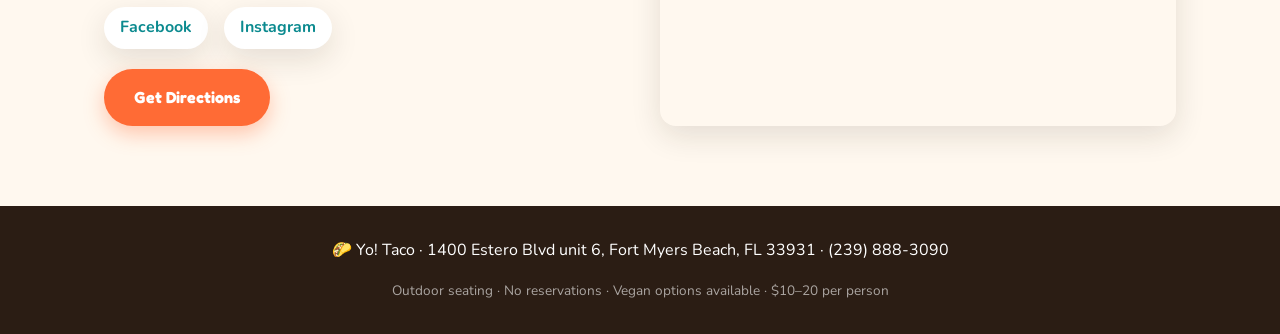
==== commit 2088cd09: "Fill photo gallery with real Yo! Taco photos from Facebook Replaces all remaining emoji placeholders" ====
--- a/index.html
+++ b/index.html
@@ -115,18 +115,39 @@
 <section id="gallery" class="gallery">
   <div class="container">
     <h2 class="section-title">Photos</h2>
-    <p class="section-sub">Real photos coming soon — drop an &lt;img&gt; into any <code>.photo-tile</code> below to replace a placeholder.</p>
+    <p class="section-sub">Straight from the window — real moments at Yo! Taco.</p>
     <div class="gallery-grid">
-      <!-- Replace each div.photo-tile with <img src="..." alt="..."> when real photos are available -->
-      <div class="photo-tile" data-caption="Picnic tables &amp; window">🪑</div>
-      <div class="photo-tile" data-caption="Tacos">🌮</div>
-      <div class="photo-tile" data-caption="Burritos">🌯</div>
+      <img class="photo-tile" data-caption="Group at the window"
+           src="https://scontent-mia3-1.xx.fbcdn.net/v/t39.30808-6/541768553_1513369110288768_4191798452741119223_n.jpg?stp=c135.0.810.810a_dst-jpg_tt6&amp;cstp=mx810x810&amp;ctp=s552x414&amp;_nc_cat=111&amp;ccb=1-7&amp;_nc_sid=50ad20&amp;_nc_ohc=fBDAJ1rXBUkQ7kNvwFY_-Gh&amp;_nc_oc=Adq6sZzPWvKTUZ_Jpib_3YGk15qTXW01CjDaJksbrSDWcYy3Pk_YcpLqLHf_leTB93g&amp;_nc_zt=23&amp;_nc_ht=scontent-mia3-1.xx&amp;_nc_gid=de0qcxEkuOoHk-k6HsdR9Q&amp;_nc_ss=7b2a8&amp;oh=00_Af-QyBAma1Ekw398BuwbMOY8ZcSuj5OO7AJbitTm6Z6EiQ&amp;oe=6A3770A1"
+           alt="Group of friends at the Yo! Taco window">
+
+      <img class="photo-tile" data-caption="Happy customers"
+           src="https://scontent-mia3-2.xx.fbcdn.net/v/t39.30808-6/558436245_1550107363281609_6040258222678992535_n.jpg?stp=c0.124.1500.1500a_dst-jpg_tt6&amp;cstp=mx1500x1500&amp;ctp=s552x414&amp;_nc_cat=107&amp;ccb=1-7&amp;_nc_sid=50ad20&amp;_nc_ohc=UvkT-wCdauwQ7kNvwEWj_Am&amp;_nc_oc=Adp0RGlGjaANDtbhHlHhMAS3QR7BnZczSuINmqlOYTIXVGxGDcmCUKhBZ86DUzKlU2E&amp;_nc_zt=23&amp;_nc_ht=scontent-mia3-2.xx&amp;_nc_gid=kld74I56EnC277s5dMIycw&amp;_nc_ss=7b2a8&amp;oh=00_Af_pbmpf8RtHmBZDWmQDfxPYBU9maivY7dwf4LfVwr_96Q&amp;oe=6A374EF0"
+           alt="Happy customers outside Yo! Taco">
+
+      <img class="photo-tile" data-caption="At the window"
+           src="https://scontent-mia5-1.xx.fbcdn.net/v/t39.30808-6/585573350_1585055519786793_738981619270894352_n.jpg?stp=c0.90.1168.1168a_cp6_dst-jpg_tt6&amp;cstp=mx1168x1168&amp;ctp=s552x414&amp;_nc_cat=102&amp;ccb=1-7&amp;_nc_sid=50ad20&amp;_nc_ohc=RwGKMGy3WGsQ7kNvwHP7NGU&amp;_nc_oc=Ado4oFJp5rCPm_MTCkwkyhiskLwIpzsoTWVuFKKp08DtJENEQhyV8ot9EZt9KSqjRpg&amp;_nc_zt=23&amp;_nc_ht=scontent-mia5-1.xx&amp;_nc_gid=vkZ1jCkj3B80mg0dVJ6DKQ&amp;_nc_ss=7b2a8&amp;oh=00_Af_COmfl-eW2n1jdHwDoh0_O8tnkyJwyFEzXs9zlUMxz9w&amp;oe=6A3777FF"
+           alt="Customers ordering at the Yo! Taco window">
       <img class="photo-tile" data-caption="Storefront"
            src="https://scontent-mia3-3.xx.fbcdn.net/v/t39.30808-6/545417782_1518212909804388_3686441498666975373_n.jpg?stp=dst-jpg_tt6&amp;cstp=mx1077x1077&amp;ctp=s1077x1077&amp;_nc_cat=109&amp;ccb=1-7&amp;_nc_sid=833d8c&amp;_nc_ohc=2pXxcEeTx60Q7kNvwG1KYaS&amp;_nc_oc=Adp6try32HvBgUeOJGabAqcB-MEpIhEkfchI0I7ff2zxOeEz6-U02o6Ch93Ki-SV7ck&amp;_nc_zt=23&amp;_nc_ht=scontent-mia3-3.xx&amp;_nc_gid=2gy25CENeG3orgok2EquBw&amp;_nc_ss=7b2a8&amp;oh=00_Af-Uaw_4VmpD-zkvOJe756tinNCB1CfHS7FPFgEZxcNH4Q&amp;oe=6A3765FD"
            alt="Yo! Taco brightly painted storefront mural with tiki roof">
 
-      <div class="photo-tile" data-caption="Nachos">🧈</div>
-      <div class="photo-tile" data-caption="Beach view">🌊</div>
+      <img class="photo-tile" data-caption="Yo! Taco moment"
+           src="https://scontent-mia3-3.xx.fbcdn.net/v/t39.30808-6/584771798_1588468419445503_3052789220920642252_n.jpg?stp=c240.0.960.960a_dst-jpg_tt6&amp;cstp=mx960x960&amp;ctp=s552x414&amp;_nc_cat=109&amp;ccb=1-7&amp;_nc_sid=50ad20&amp;_nc_ohc=j0JXVzp0nEAQ7kNvwHrFQge&amp;_nc_oc=AdqkkFVV6HYb8e421DS7hrXXRI6BrKRhi77nPZsqoT3Q9puulXBx0sYyjvefvUiWpoU&amp;_nc_zt=23&amp;_nc_ht=scontent-mia3-3.xx&amp;_nc_gid=vkZ1jCkj3B80mg0dVJ6DKQ&amp;_nc_ss=7b2a8&amp;oh=00_Af_tKy7e8-Db4_RH6GI48PQLBJNzjmFycGv-tTjLoaREEg&amp;oe=6A375F30"
+           alt="Yo! Taco customers enjoying the spot">
+
+      <img class="photo-tile" data-caption="Yo! Taco crew"
+           src="https://scontent-mia5-1.xx.fbcdn.net/v/t39.30808-6/591032879_1592595222366156_4199110073505068695_n.jpg?stp=c0.17.1388.1388a_cp6_dst-jpg_tt6&amp;cstp=mx1388x1388&amp;ctp=s552x414&amp;_nc_cat=102&amp;ccb=1-7&amp;_nc_sid=50ad20&amp;_nc_ohc=nZtjJu_nRQQQ7kNvwFRVGGp&amp;_nc_oc=AdqofCaGq8MLfXrL302iQRFFjawYxd6CFgzbrAtjUWhG_wqmmYqcn5X1YWUe0dPL-Xc&amp;_nc_zt=23&amp;_nc_ht=scontent-mia5-1.xx&amp;_nc_gid=hFdeQhSu4nd3FSUHMjUrSw&amp;_nc_ss=7b2a8&amp;oh=00_Af99ValsDYb6BEky3u1cxJtgonLoe4XG3ndZZJwEaapvQA&amp;oe=6A374FF4"
+           alt="Yo! Taco crew and customers">
+
+      <img class="photo-tile" data-caption="Yo! Taco visit"
+           src="https://scontent-mia3-3.xx.fbcdn.net/v/t39.30808-6/595952972_1606413560984322_4573380260482313403_n.jpg?stp=cp6_dst-jpg_tt6&amp;cstp=mx1440x1432&amp;ctp=s552x414&amp;_nc_cat=108&amp;ccb=1-7&amp;_nc_sid=50ad20&amp;_nc_ohc=PF0lfWRHqIEQ7kNvwFcesMJ&amp;_nc_oc=AdrdX4adHhxmdNMPyTCFGDinGThsRuvq5Zi6hYz0CtvA-XQAA6GhKKMG2K2vJg2lOMU&amp;_nc_zt=23&amp;_nc_ht=scontent-mia3-3.xx&amp;_nc_gid=pzG_0e9uPl_rfEShEE1dpA&amp;_nc_ss=7b2a8&amp;oh=00_Af-xP95jQ0ccLggZ8bNDS0sWvSgdTlmBcnjFL3aSInt3ww&amp;oe=6A376E44"
+           alt="Customers visiting Yo! Taco">
+
+      <img class="photo-tile" data-caption="Beach view"
+           src="https://scontent-mia5-1.xx.fbcdn.net/v/t39.30808-6/544921670_1518212933137719_5097214413536529891_n.jpg?stp=dst-jpg_tt6&amp;cstp=mx1072x1072&amp;ctp=s552x414&amp;_nc_cat=104&amp;ccb=1-7&amp;_nc_sid=50ad20&amp;_nc_ohc=qx67uzLv9zoQ7kNvwEz2JMX&amp;_nc_oc=Adq5s82G5mtcIKIT4o9t7ZGVl42iezRgRfzXqpEG0L8tgEilEwjeauMSSZ9WQMx6_0g&amp;_nc_zt=23&amp;_nc_ht=scontent-mia5-1.xx&amp;_nc_gid=R2pArvZgH-Sb0BIgA8S9Og&amp;_nc_ss=7b2a8&amp;oh=00_Af_UHGQTX1BwVHGwPo7ppIm7wkme6RqWLL81zWj0EOGdwg&amp;oe=6A37848B"
+           alt="Yo! Taco team member on the beach with a sign">
+
     </div>
   </div>
 </section>
